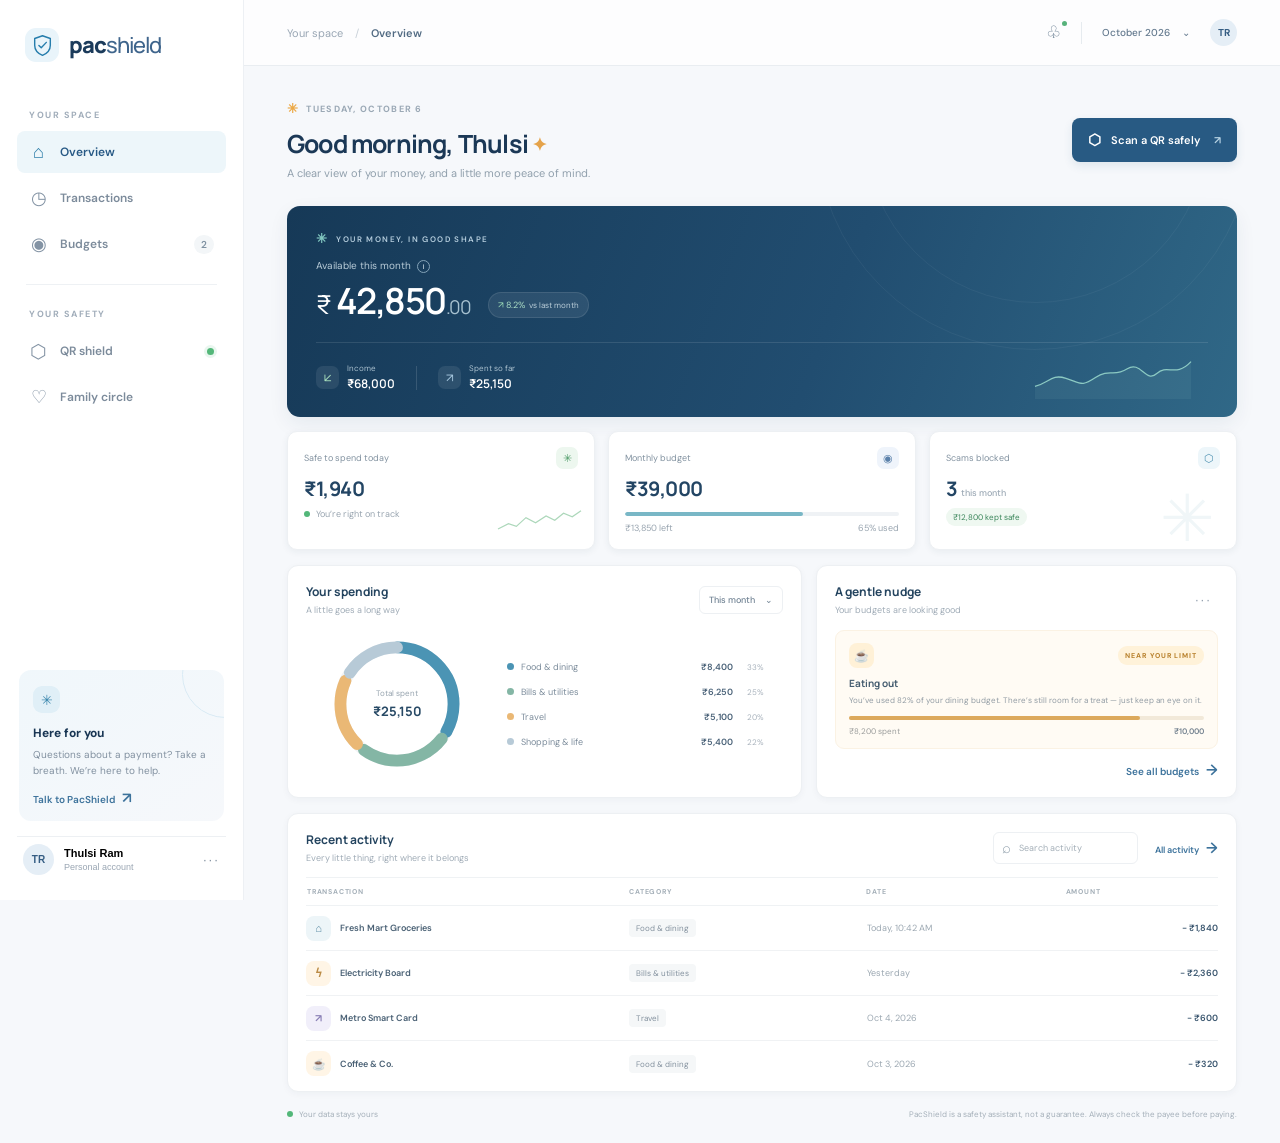
==== index.html @ ed8dbe07 "Build PacShield security dashboard demo" ====
<!doctype html>
<html lang="en">
<head>
  <meta charset="utf-8" />
  <meta name="viewport" content="width=device-width, initial-scale=1" />
  <meta name="theme-color" content="#f6f8fb" />
  <meta name="description" content="PacShield helps you understand your money and pause before risky UPI payments." />
  <title>PacShield — Scan safe. Pay safe.</title>
  <link rel="preconnect" href="https://fonts.googleapis.com">
  <link rel="preconnect" href="https://fonts.gstatic.com" crossorigin>
  <link href="https://fonts.googleapis.com/css2?family=DM+Sans:wght@400;500;600;700&family=Manrope:wght@400;500;600;700;800&display=swap" rel="stylesheet">
  <link rel="stylesheet" href="styles.css" />
</head>
<body>
  <div class="app-shell">
    <aside class="sidebar" aria-label="Main navigation">
      <a class="brand" href="#home" aria-label="PacShield home"><span class="brand-mark"><svg viewBox="0 0 32 32" aria-hidden="true"><path d="M16 3.5 26 7v8.6c0 6.3-4.1 10.5-10 13-5.9-2.5-10-6.7-10-13V7l10-3.5Z"/><path d="m11.4 16 3 3 6.5-7"/></svg></span><span>pac<span class="brand-light">shield</span></span></a>
      <div class="workspace-label">YOUR SPACE</div>
      <nav class="main-nav">
        <a class="nav-item active" href="#home" data-view="home"><span class="nav-icon">⌂</span>Overview</a>
        <a class="nav-item" href="#activity" data-view="activity"><span class="nav-icon">◷</span>Transactions</a>
        <a class="nav-item" href="#budgets" data-view="budgets"><span class="nav-icon">◉</span>Budgets<span class="nav-count">2</span></a>
      </nav>
      <div class="sidebar-divider"></div>
      <div class="workspace-label">YOUR SAFETY</div>
      <nav class="main-nav">
        <a class="nav-item" href="#shield" data-action="scan"><span class="nav-icon shield-nav">⬡</span>QR shield<span class="live-dot"></span></a>
        <a class="nav-item" href="#family" data-action="guardian"><span class="nav-icon">♡</span>Family circle</a>
      </nav>
      <div class="sidebar-spacer"></div>
      <div class="help-card"><div class="help-orb">✳</div><strong>Here for you</strong><p>Questions about a payment? Take a breath. We’re here to help.</p><button class="text-button" data-action="help">Talk to PacShield <span>↗</span></button></div>
      <button class="profile-button" data-action="profile"><span class="avatar">TR</span><span class="profile-copy"><strong>Thulsi Ram</strong><small>Personal account</small></span><span class="more">···</span></button>
    </aside>

    <main class="main-content" id="home">
      <header class="topbar"><div class="breadcrumb">Your space <span>/</span> <strong>Overview</strong></div><div class="top-actions"><button class="icon-button" aria-label="Notifications" data-action="notifications"><span>♧</span><i></i></button><span class="top-divider"></span><button class="date-button" data-action="month">October 2026 <span>⌄</span></button><span class="avatar small-avatar">TR</span></div></header>
      <div class="page-wrap">
        <section class="welcome-row"><div><div class="eyebrow"><span class="sun-icon">✳</span> TUESDAY, OCTOBER 6</div><h1>Good morning, Thulsi <span class="wave">✦</span></h1><p class="subtitle">A clear view of your money, and a little more peace of mind.</p></div><button class="primary-button" data-action="scan"><span class="button-shield">⬡</span> Scan a QR safely <span class="button-arrow">↗</span></button></section>

        <section class="hero-card"><div class="hero-content"><div class="hero-kicker"><span class="hero-kicker-icon">✳</span> YOUR MONEY, IN GOOD SHAPE</div><div class="hero-heading-row"><div><div class="balance-label">Available this month <button class="info-button" title="Income minus spending">i</button></div><div class="balance"><span class="rupee">₹</span><span id="balance">42,850</span><span class="balance-decimal">.00</span></div></div><div class="change-pill"><span>↗</span> 8.2% <small>vs last month</small></div></div><div class="hero-bottom"><div class="hero-metric"><span class="metric-icon income-icon">↙</span><div><small>Income</small><strong>₹68,000</strong></div></div><span class="metric-separator"></span><div class="hero-metric"><span class="metric-icon spend-icon">↗</span><div><small>Spent so far</small><strong id="spent-total">₹25,150</strong></div></div><div class="hero-chart" aria-label="Spending trend"><svg viewBox="0 0 196 54" role="img"><path class="chart-area" d="M0 38 C18 34 20 22 39 28 S58 39 76 27 99 27 116 16 139 35 153 22 176 28 196 7 V54 H0Z"/><path class="chart-line" d="M0 38 C18 34 20 22 39 28 S58 39 76 27 99 27 116 16 139 35 153 22 176 28 196 7"/></svg></div></div></section>

        <section class="stat-grid"><article class="stat-card safe-card"><div class="stat-top"><span>Safe to spend today</span><span class="stat-symbol safe-symbol">✳</span></div><strong>₹<span id="safe-today">1,940</span></strong><div class="stat-foot"><span class="mini-dot green"></span> You’re right on track</div><div class="card-spark green-spark"><svg viewBox="0 0 95 28"><path d="M0 22 12 16 21 19 32 9 43 15 55 7 65 12 75 4 85 8 95 1"/></svg></div></article><article class="stat-card budget-stat"><div class="stat-top"><span>Monthly budget</span><span class="stat-symbol budget-symbol">◉</span></div><strong>₹<span>39,000</span></strong><div class="budget-progress"><span></span></div><div class="stat-foot"><span>₹13,850 left</span><span>65% used</span></div></article><article class="stat-card shield-stat"><div class="stat-top"><span>Scams blocked</span><span class="stat-symbol shield-symbol">⬡</span></div><strong><span id="blocked-count">3</span> <small>this month</small></strong><div class="stat-foot"><span class="saved-pill">₹12,800 kept safe</span></div><div class="spark-shield">✳</div></article></section>

        <section class="content-grid"><article class="panel spending-panel"><div class="panel-heading"><div><div class="section-title">Your spending</div><div class="section-caption">A little goes a long way</div></div><button class="select-button" data-action="period">This month <span>⌄</span></button></div><div class="spending-visual"><div class="donut-wrap"><svg class="donut" viewBox="0 0 160 160" role="img" aria-label="Spending by category"><circle class="donut-track" cx="80" cy="80" r="62"/><circle class="donut-segment seg-one" cx="80" cy="80" r="62"/><circle class="donut-segment seg-two" cx="80" cy="80" r="62"/><circle class="donut-segment seg-three" cx="80" cy="80" r="62"/><circle class="donut-segment seg-four" cx="80" cy="80" r="62"/></svg><div class="donut-center"><small>Total spent</small><strong>₹25,150</strong></div></div><div class="category-list"><div class="category-row"><span class="category-dot food"></span><span>Food & dining</span><strong>₹8,400</strong><small>33%</small></div><div class="category-row"><span class="category-dot bills"></span><span>Bills & utilities</span><strong>₹6,250</strong><small>25%</small></div><div class="category-row"><span class="category-dot travel"></span><span>Travel</span><strong>₹5,100</strong><small>20%</small></div><div class="category-row"><span class="category-dot life"></span><span>Shopping & life</span><strong>₹5,400</strong><small>22%</small></div></div></div></article>
          <article class="panel budget-panel"><div class="panel-heading"><div><div class="section-title">A gentle nudge</div><div class="section-caption">Your budgets are looking good</div></div><button class="more-button" aria-label="More options">···</button></div><div class="nudge-card"><div class="nudge-top"><span class="nudge-emoji">☕</span><span class="nudge-status">NEAR YOUR LIMIT</span></div><strong>Eating out</strong><p>You’ve used 82% of your dining budget. There’s still room for a treat — just keep an eye on it.</p><div class="nudge-progress"><span></span></div><div class="nudge-numbers"><span>₹8,200 spent</span><strong>₹10,000</strong></div></div><button class="quiet-link" data-view="budgets">See all budgets <span>→</span></button></article></section>

        <section class="panel transactions-panel" id="activity"><div class="panel-heading transaction-heading"><div><div class="section-title">Recent activity</div><div class="section-caption">Every little thing, right where it belongs</div></div><div class="activity-actions"><label class="search-box"><span>⌕</span><input id="search-input" type="search" placeholder="Search activity" aria-label="Search transactions" /></label><button class="quiet-link all-activity" data-view="activity">All activity <span>→</span></button></div></div><div class="transaction-table"><div class="table-head"><span>TRANSACTION</span><span>CATEGORY</span><span>DATE</span><span>AMOUNT</span></div><div id="transaction-list"></div></div></section>
        <footer class="footer"><span><i class="mini-dot green"></i> Your data stays yours</span><span>PacShield is a safety assistant, not a guarantee. Always check the payee before paying.</span></footer>
      </div>
    </main>
  </div>

  <div class="modal-backdrop" id="scan-modal" aria-hidden="true"><section class="modal scan-modal" role="dialog" aria-modal="true" aria-labelledby="scan-title"><button class="modal-close" data-action="close" aria-label="Close">×</button><div class="modal-icon scan-modal-icon">⬡</div><div class="modal-eyebrow">PACSHIELD QR SHIELD</div><h2 id="scan-title">Let’s check before you pay.</h2><p class="modal-intro">Scan or choose a QR code. We’ll look for warning signs before you open your payment app.</p><div class="scan-tabs"><button class="scan-tab active" data-tab="camera">Use camera</button><button class="scan-tab" data-tab="demo">Try a demo</button></div><div class="camera-box" id="camera-box"><div class="camera-corners"></div><div class="camera-symbol">⌗</div><p>Camera preview</p><small>Your QR image is read on this device and never uploaded.</small><div class="camera-controls"><button class="outline-button" data-action="camera">Enable camera</button><label class="outline-button upload-button">Choose image<input type="file" id="qr-upload" accept="image/*" hidden /></label></div><div id="camera-reader"></div></div><div class="demo-options hidden" id="demo-options"><button class="demo-option" data-demo="safe"><span class="demo-icon green">✓</span><span><strong>Neighborhood grocer</strong><small>Known merchant · ₹420</small></span><span class="demo-score safe-text">SAFE</span></button><button class="demo-option" data-demo="caution"><span class="demo-icon amber">!</span><span><strong>New payee · ₹800</strong><small>Personal account · first payment</small></span><span class="demo-score caution-text">CAUTION</span></button><button class="demo-option" data-demo="danger"><span class="demo-icon red">!</span><span><strong>Unexpected request · ₹12,000</strong><small>On a call · new payee · fixed amount</small></span><span class="demo-score danger-text">DANGER</span></button></div><label class="call-check"><input type="checkbox" id="on-call" /><span class="custom-check"></span><span>I'm on a phone call right now</span><span class="call-info" title="Scammers often create urgency on calls">i</span></label><div class="privacy-line">🔒 We never ask for or store your UPI PIN.</div></section></div>
  <div class="modal-backdrop" id="verdict-modal" aria-hidden="true"><section class="modal verdict-modal" role="dialog" aria-modal="true" aria-labelledby="verdict-title"><button class="modal-close" data-action="close" aria-label="Close">×</button><div id="verdict-symbol" class="verdict-symbol">✓</div><div id="verdict-label" class="modal-eyebrow">SAFE TO CONTINUE</div><h2 id="verdict-title">This looks familiar.</h2><p id="verdict-message" class="modal-intro"></p><div class="payee-box"><span class="payee-avatar" id="payee-avatar">N</span><span><strong id="payee-name">Neighborhood grocer</strong><small id="payee-id">freshmart@okaxis</small></span><strong id="payee-amount" class="payee-amount">₹420</strong></div><ul class="reason-list" id="reason-list"></ul><div id="emergency-note" class="emergency-note hidden">If you feel pressured, stop. Call someone you trust or India’s cybercrime helpline <strong>1930</strong>.</div><div class="verdict-actions" id="verdict-actions"></div><div class="voice-row"><button class="voice-button" data-action="speak">◖ Listen to this warning</button><span>Check the name before you pay</span></div></section></div>
  <div class="toast" id="toast" role="status"></div>
  <script src="app.js"></script>
</body>
</html>
---- styles.css ----
:root{--ink:#183553;--blue:#2f5d8f;--bright:#248fc9;--mist:#eaf4fb;--paper:#f6f8fb;--white:#fff;--muted:#8190a1;--line:#e8edf2;--green:#21764c;--green-bg:#e9f5ed;--amber:#ad7209;--amber-bg:#fff4de;--red:#bd4239;--red-bg:#fff0ee;--sans:'DM Sans',sans-serif;--display:'Manrope','DM Sans',sans-serif}*{box-sizing:border-box}body{margin:0;background:var(--paper);color:var(--ink);font-family:var(--sans);font-size:14px;-webkit-font-smoothing:antialiased}.app-shell{min-height:100vh}.sidebar{width:244px;position:fixed;inset:0 auto 0 0;background:#fff;padding:28px 17px 18px;display:flex;flex-direction:column;border-right:1px solid #edf0f4;z-index:3}.brand{display:flex;align-items:center;gap:10px;margin:0 0 47px 8px;text-decoration:none;color:#1b3b5b;font:800 22px var(--display);letter-spacing:-1px}.brand-light{font-weight:500;color:#3f658c}.brand-mark{width:34px;height:34px;border-radius:11px;background:#e9f4fa;display:grid;place-items:center}.brand-mark svg{width:25px;fill:none;stroke:#267dac;stroke-width:1.8;stroke-linecap:round;stroke-linejoin:round}.workspace-label{font-size:9px;color:#a1adba;font-weight:700;letter-spacing:1.5px;padding:0 12px;margin-bottom:10px}.main-nav{display:grid;gap:4px}.nav-item{position:relative;height:42px;display:flex;align-items:center;gap:12px;padding:0 12px;border-radius:8px;text-decoration:none;color:#7c8b9b;font-size:12px;font-weight:600;transition:.2s}.nav-item:hover{background:#f6f9fb;color:var(--ink)}.nav-item.active{color:#275985;background:#edf6fa}.nav-icon{font-size:18px;width:19px;text-align:center;color:#8393a4;font-weight:400}.active .nav-icon{color:#2a7ba7}.shield-nav{font-size:19px}.nav-count{margin-left:auto;font-size:10px;color:#7e91a1;background:#f3f6f8;padding:3px 7px;border-radius:10px}.live-dot,.mini-dot{width:7px;height:7px;border-radius:50%;background:#53b779}.live-dot{margin-left:auto;box-shadow:0 0 0 3px #e9f6ef}.sidebar-divider{height:1px;background:#eef1f4;margin:19px 9px 23px}.sidebar-spacer{flex:1}.help-card{position:relative;border-radius:12px;background:linear-gradient(145deg,#f0f7fb,#f6f8fb);padding:16px 14px 13px;margin:0 2px 15px;overflow:hidden}.help-card:after{content:'';position:absolute;width:85px;height:85px;border:1px solid #d9eaf4;border-radius:50%;right:-45px;top:-39px}.help-orb{width:27px;height:27px;background:#e0eff7;color:#3b87ad;display:grid;place-items:center;border-radius:9px;margin-bottom:10px}.help-card strong{font-size:12px}.help-card p{font-size:10px;line-height:1.55;color:#8291a0;margin:6px 0 10px}.text-button,.quiet-link{border:0;background:none;padding:0;color:#3c729b;font:600 10px var(--sans);cursor:pointer}.text-button span,.quiet-link span{font-size:15px;margin-left:5px}.profile-button{display:flex;align-items:center;gap:10px;background:none;border:0;text-align:left;padding:7px 6px;cursor:pointer;border-top:1px solid #edf0f3}.avatar{width:31px;height:31px;display:grid;place-items:center;background:#e5eef6;color:#355d83;font-size:10px;font-weight:700;border-radius:50%;flex:none}.profile-copy{display:grid;gap:3px}.profile-copy strong{font-size:11px}.profile-copy small{font-size:9px;color:#9aa6b3}.more{margin-left:auto;letter-spacing:2px;color:#8795a3}.main-content{margin-left:244px;min-height:100vh}.topbar{height:66px;border-bottom:1px solid #e9edf1;background:rgba(255,255,255,.76);display:flex;align-items:center;justify-content:space-between;padding:0 43px}.breadcrumb{font-size:11px;color:#99a6b4}.breadcrumb span{margin:0 9px;color:#c8d0d8}.breadcrumb strong{font-weight:600;color:#526b83}.top-actions{display:flex;align-items:center;gap:14px}.icon-button,.date-button{background:none;border:0;color:#63798e;cursor:pointer}.icon-button{position:relative;font-size:17px}.icon-button i{position:absolute;width:5px;height:5px;background:#57b27b;border-radius:50%;top:0;right:0}.top-divider{height:22px;width:1px;background:#e6ebef}.date-button{font:500 10px var(--sans)}.date-button span{margin-left:9px}.small-avatar{width:27px;height:27px}.page-wrap{max-width:1110px;margin:auto;padding:34px 43px 24px}.welcome-row{display:flex;align-items:center;justify-content:space-between;margin:0 0 26px}.eyebrow{font-size:9px;font-weight:700;letter-spacing:1.3px;color:#9aa8b5;display:flex;align-items:center;gap:7px}.sun-icon{color:#eca947;font-size:13px}h1{font:700 25px var(--display);letter-spacing:-.8px;margin:9px 0 5px;color:#1b3856}.wave{color:#e5a34a;font-size:18px;vertical-align:2px}.subtitle{font-size:11px;color:#91a0ad;margin:0}.primary-button{background:#285a83;border:0;border-radius:8px;color:white;padding:12px 16px;font:600 11px var(--sans);box-shadow:0 4px 10px #285a831c;cursor:pointer;transition:.2s}.primary-button:hover{background:#1e4a70;transform:translateY(-1px);box-shadow:0 7px 16px #285a832a}.button-shield{font-size:15px;vertical-align:-1px;margin-right:7px}.button-arrow{margin-left:10px;color:#b8d4e4}.hero-card{position:relative;overflow:hidden;border-radius:13px;padding:24px 29px 18px;background:linear-gradient(111deg,#163957 0%,#214d70 57%,#306887 100%);color:#fff;box-shadow:0 7px 20px #153d5b12}.hero-card:after,.hero-card:before{content:'';position:absolute;border:1px solid #ffffff0c;border-radius:50%;pointer-events:none}.hero-card:after{width:340px;height:340px;right:30px;top:-245px}.hero-card:before{width:435px;height:435px;right:-16px;top:-293px}.hero-content{position:relative;z-index:1}.hero-kicker{font-size:8px;letter-spacing:1.4px;color:#b5cddd;display:flex;align-items:center;gap:8px;font-weight:600}.hero-kicker-icon{color:#81c7c0;font-size:13px}.hero-heading-row{display:flex;align-items:flex-end;gap:18px;margin-top:12px}.balance-label{font-size:10px;color:#b9ccd8}.info-button{border:1px solid #84a3b8;border-radius:50%;width:13px;height:13px;padding:0;margin-left:3px;font-size:8px;color:#d6e4ed;background:none}.balance{font:600 36px var(--display);letter-spacing:-1.5px;margin-top:3px}.rupee{font-size:26px;margin-right:5px;font-weight:400}.balance-decimal{font-size:19px;color:#a7c1d0;font-weight:400}.change-pill{background:#ffffff14;border:1px solid #ffffff19;border-radius:20px;padding:6px 9px;font-size:9px;color:#abddc5;margin-bottom:7px}.change-pill span{color:#9fe0b8}.change-pill small{color:#bbced9;font-size:8px;margin-left:2px}.hero-bottom{display:flex;align-items:center;border-top:1px solid #ffffff1b;margin-top:17px;padding-top:13px;gap:20px}.hero-metric{display:flex;align-items:center;gap:8px}.metric-icon{width:23px;height:23px;border-radius:7px;display:grid;place-items:center;font-size:12px}.income-icon{background:#ffffff15;color:#a9dfbd}.spend-icon{background:#ffffff15;color:#a8c9e0}.hero-metric div{display:grid;gap:2px}.hero-metric small{font-size:8px;color:#abc1cf}.hero-metric strong{font:600 12px var(--display)}.metric-separator{height:24px;width:1px;background:#ffffff22;margin:0 1px}.hero-chart{width:190px;height:43px;margin-left:auto;opacity:.9}.hero-chart svg{width:100%;height:100%;overflow:visible}.chart-area{fill:#94d7cc18}.chart-line{fill:none;stroke:#96d5ca;stroke-width:1.6}.stat-grid{display:grid;grid-template-columns:repeat(3,minmax(0,1fr));gap:13px;margin-top:14px}.stat-card{position:relative;min-height:113px;background:#fff;border:1px solid #edf0f3;border-radius:10px;padding:15px 16px;overflow:hidden;box-shadow:0 2px 7px #233e5610}.stat-top{font-size:9px;color:#8292a0;display:flex;align-items:center;justify-content:space-between}.stat-symbol{width:22px;height:22px;border-radius:7px;display:grid;place-items:center;font-size:11px}.safe-symbol{background:#edf7ef;color:#4e9b68}.budget-symbol{background:#eff4fb;color:#5b81aa}.shield-symbol{background:#edf6fa;color:#4e91b1}.stat-card>strong{display:block;font:700 20px var(--display);letter-spacing:-.5px;margin-top:6px;color:#234564}.stat-card>strong small{font:500 9px var(--sans);color:#9ca9b5;letter-spacing:0}.stat-foot{font-size:9px;color:#99a5b0;margin-top:6px;display:flex;align-items:center;gap:6px}.stat-foot .green{width:6px;height:6px}.card-spark{position:absolute;width:83px;height:28px;right:13px;bottom:13px;opacity:.65}.card-spark svg{width:100%;height:100%;overflow:visible}.card-spark path{fill:none;stroke:#80c396;stroke-width:1.4}.budget-progress{height:4px;border-radius:4px;background:#eff2f5;margin:10px 0 6px;overflow:hidden}.budget-progress span{display:block;background:#79b7c6;width:65%;height:100%;border-radius:4px}.budget-stat .stat-foot{justify-content:space-between}.saved-pill{color:#398559;background:#eff8f1;border-radius:9px;padding:4px 7px;font-size:8px}.spark-shield{position:absolute;right:22px;bottom:-12px;font-size:65px;color:#f0f6f8}.content-grid{display:grid;grid-template-columns:1.1fr .9fr;gap:14px;margin-top:15px}.panel{background:#fff;border:1px solid #edf0f3;border-radius:11px;box-shadow:0 2px 7px #233e560a}.spending-panel,.budget-panel{min-height:227px;padding:17px 18px}.panel-heading{display:flex;align-items:center;justify-content:space-between}.section-title{font:700 12px var(--display);color:#24445f}.section-caption{font-size:9px;color:#a0acb7;margin-top:4px}.select-button{border:1px solid #edf0f3;border-radius:6px;background:#fff;padding:7px 9px;color:#718394;font:500 9px var(--sans);cursor:pointer}.select-button span{margin-left:8px}.spending-visual{display:flex;align-items:center;justify-content:space-around;margin-top:15px}.donut-wrap{width:146px;height:146px;position:relative;flex:none}.donut{width:100%;height:100%;transform:rotate(-90deg)}.donut-track,.donut-segment{fill:none;stroke-width:13}.donut-track{stroke:#f0f3f5}.donut-segment{stroke-linecap:round;transition:stroke-dashoffset .9s ease}.seg-one{stroke:#4b94b4;stroke-dasharray:129 390;stroke-dashoffset:0}.seg-two{stroke:#84b6a5;stroke-dasharray:95 390;stroke-dashoffset:-138}.seg-three{stroke:#eab875;stroke-dasharray:75 390;stroke-dashoffset:-243}.seg-four{stroke:#b7cad7;stroke-dasharray:82 390;stroke-dashoffset:-328}.donut-center{position:absolute;inset:0;display:flex;align-items:center;justify-content:center;flex-direction:column}.donut-center small{font-size:8px;color:#96a3ae}.donut-center strong{font:700 13px var(--display);color:#274965;margin-top:4px}.category-list{width:54%;display:grid;gap:13px}.category-row{display:grid;grid-template-columns:7px 1fr auto auto;gap:7px;align-items:center;font-size:9px;color:#7c8c9b}.category-row strong{font-size:9px;color:#4a6278;font-weight:600}.category-row small{width:24px;text-align:right;font-size:8px;color:#a8b2bc}.category-dot{width:7px;height:7px;border-radius:50%}.food{background:#4b94b4}.bills{background:#84b6a5}.travel{background:#eab875}.life{background:#b7cad7}.budget-panel .panel-heading{margin-bottom:14px}.more-button{border:0;background:none;color:#94a1af;letter-spacing:2px;cursor:pointer}.nudge-card{background:#fffbf4;border:1px solid #fbf2e3;border-radius:9px;padding:12px 13px}.nudge-top{display:flex;align-items:center;justify-content:space-between}.nudge-emoji{width:25px;height:25px;border-radius:8px;background:#fff1d7;display:grid;place-items:center;font-size:12px}.nudge-status{font-size:7px;font-weight:700;letter-spacing:.9px;color:#b77f2a;background:#fff2d9;border-radius:9px;padding:5px 7px}.nudge-card>strong{display:block;font:700 10px var(--display);margin:8px 0 4px;color:#465d70}.nudge-card p{font-size:8px;line-height:1.5;color:#929ca4;margin:0}.nudge-progress{height:4px;background:#f2e9d9;border-radius:5px;margin:10px 0 6px}.nudge-progress span{display:block;width:82%;height:100%;border-radius:5px;background:#dca95c}.nudge-numbers{display:flex;justify-content:space-between;font-size:8px;color:#9b9d9c}.nudge-numbers strong{font-weight:600;color:#758390}.budget-panel>.quiet-link{display:block;margin:11px 0 0 auto}.transactions-panel{margin-top:15px;padding:17px 18px 5px}.transaction-heading{margin-bottom:13px}.activity-actions{display:flex;align-items:center;gap:17px}.search-box{display:flex;align-items:center;gap:6px;border:1px solid #edf0f3;border-radius:6px;padding:5px 8px;color:#93a2ae;font-size:15px;width:145px}.search-box input{border:0;outline:0;width:100%;font:9px var(--sans);color:var(--ink);background:transparent}.search-box input::placeholder{color:#a4afb8}.all-activity{font-size:9px}.transaction-table{width:100%}.table-head,.transaction-row{display:grid;grid-template-columns:1.65fr 1.2fr 1fr .8fr;align-items:center;column-gap:10px}.table-head{border-top:1px solid #eff2f4;border-bottom:1px solid #eff2f4;padding:9px 1px;font-size:7px;font-weight:700;letter-spacing:.8px;color:#a4afb8}.transaction-row{min-height:45px;border-bottom:1px solid #f0f2f4;font-size:9px;color:#738393}.transaction-row:last-child{border:0}.transaction-name{display:flex;align-items:center;gap:9px;color:#496074;font-weight:600}.tx-icon{width:25px;height:25px;border-radius:8px;display:grid;place-items:center;background:#edf5f8;color:#5487a0;font-size:11px}.tx-icon.gold{background:#fff5e6;color:#bb8b45}.tx-icon.lilac{background:#f1effa;color:#8a80b6}.category-tag{color:#83919e;background:#f5f7f8;border-radius:4px;padding:4px 7px;width:max-content;font-size:8px}.tx-date{color:#9ca8b2}.tx-amount{text-align:right;color:#39556e;font-weight:600}.tx-amount.expense:before{content:'− '}.empty-state{padding:20px;text-align:center;color:#99a7b2;font-size:10px}.footer{display:flex;justify-content:space-between;gap:12px;margin-top:17px;color:#a4afb9;font-size:8px}.footer>span:first-child{display:flex;align-items:center;gap:6px;white-space:nowrap}.footer .mini-dot{width:6px;height:6px}.modal-backdrop{position:fixed;inset:0;z-index:10;background:#10283c8c;backdrop-filter:blur(4px);display:none;align-items:center;justify-content:center;padding:18px;opacity:0;transition:opacity .2s}.modal-backdrop.open{display:flex;opacity:1}.modal{position:relative;background:white;border-radius:17px;padding:28px;width:min(100%,465px);max-height:min(94vh,790px);overflow:auto;box-shadow:0 22px 80px #0c213a35;animation:modal-in .25s cubic-bezier(.2,.8,.2,1)}@keyframes modal-in{from{transform:translateY(12px) scale(.985);opacity:.5}to{transform:translateY(0) scale(1);opacity:1}}.modal-close{position:absolute;right:16px;top:14px;border:0;background:#f4f6f8;color:#758696;border-radius:50%;width:29px;height:29px;font-size:19px;cursor:pointer}.modal-icon{width:40px;height:40px;border-radius:12px;display:grid;place-items:center;background:#e9f3f8;color:#3883a5;font-size:22px;margin-bottom:15px}.modal-eyebrow{font-size:8px;font-weight:700;letter-spacing:1.4px;color:#8799a9}.modal h2{font:700 22px var(--display);letter-spacing:-.6px;color:#1e3c59;margin:8px 0}.modal-intro{font-size:11px;line-height:1.65;color:#8795a2;margin:0}.scan-tabs{display:flex;gap:3px;background:#f4f6f8;padding:3px;border-radius:8px;margin-top:19px}.scan-tab{flex:1;border:0;background:none;color:#8795a2;padding:8px;border-radius:6px;font:600 10px var(--sans);cursor:pointer}.scan-tab.active{background:#fff;color:#315c7c;box-shadow:0 1px 4px #1b385612}.camera-box{height:214px;border:1px dashed #c9d8e2;border-radius:11px;background:#f8fbfc;position:relative;margin-top:12px;display:flex;align-items:center;justify-content:center;flex-direction:column;overflow:hidden}.camera-symbol{font-size:36px;color:#9bb4c3}.camera-box>p{margin:4px 0;font-size:10px;color:#526d82;font-weight:600}.camera-box>small{font-size:8px;color:#9ba8b2}.camera-corners{position:absolute;inset:18px 70px 69px;border:1px solid #b8d0dc;border-radius:7px;pointer-events:none}.camera-controls{display:flex;gap:8px;margin-top:13px;z-index:1}.outline-button{border:1px solid #dce5ea;background:#fff;color:#527188;border-radius:6px;padding:8px 10px;font:600 9px var(--sans);cursor:pointer}.upload-button{display:inline-flex;align-items:center}.camera-box.live{background:#eaf4f8}.camera-box.live .camera-symbol,.camera-box.live>p,.camera-box.live>small,.camera-box.live .camera-controls{display:none}#camera-reader{position:absolute;inset:0;width:100%;height:100%}#camera-reader video{object-fit:cover;width:100%;height:100%;border-radius:10px}.demo-options{display:grid;gap:8px;margin-top:12px}.demo-option{display:flex;align-items:center;gap:10px;text-align:left;border:1px solid #edf0f3;background:#fff;border-radius:9px;padding:10px;cursor:pointer;transition:.18s}.demo-option:hover{border-color:#abc5d4;transform:translateY(-1px)}.demo-icon{width:27px;height:27px;border-radius:50%;display:grid;place-items:center;font-size:12px;font-weight:700}.demo-icon.green{background:#e9f5ed;color:var(--green)}.demo-icon.amber{background:#fff4de;color:var(--amber)}.demo-icon.red{background:#fff0ee;color:var(--red)}.demo-option>span:nth-child(2){display:grid;gap:3px;flex:1}.demo-option strong{font-size:10px;color:#476176}.demo-option small{font-size:8px;color:#9aa6b0}.demo-score{font-size:7px;font-weight:700;letter-spacing:.7px}.safe-text{color:var(--green)}.caution-text{color:var(--amber)}.danger-text{color:var(--red)}.call-check{display:flex;align-items:center;gap:8px;font-size:9px;color:#6d7e8d;margin-top:13px;cursor:pointer}.call-check input{position:absolute;opacity:0}.custom-check{width:14px;height:14px;border:1px solid #cbd5dc;border-radius:4px;background:white;display:grid;place-items:center;transition:.15s}.call-check input:checked+.custom-check{background:#2c6891;border-color:#2c6891}.call-check input:checked+.custom-check:after{content:'✓';color:#fff;font-size:10px}.call-check input:focus-visible+.custom-check{outline:2px solid #68afd1;outline-offset:2px}.call-info{border:1px solid #b8c5ce;border-radius:50%;width:12px;height:12px;display:grid;place-items:center;font-size:8px;color:#8f9da8}.privacy-line{border-top:1px solid #eff2f4;padding-top:11px;margin-top:14px;font-size:8px;color:#9ba8b1}.hidden{display:none!important}.verdict-modal{padding:29px}.verdict-symbol{width:49px;height:49px;border-radius:50%;display:grid;place-items:center;background:#e9f5ed;color:#358254;font-size:22px;margin-bottom:15px}.verdict-symbol.caution{background:#fff3d9;color:#b37a17;border-radius:14px}.verdict-symbol.danger{background:#fff0ee;color:#bd4239;border-radius:10px 10px 15px 15px;font-size:21px}.verdict-modal h2{font-size:23px;margin:7px 0}.verdict-modal .modal-intro{min-height:38px}.payee-box{display:flex;align-items:center;gap:10px;padding:11px;border:1px solid #edf0f2;border-radius:9px;margin-top:14px}.payee-avatar{width:30px;height:30px;border-radius:9px;background:#eef4f7;display:grid;place-items:center;color:#5a829b;font-weight:700;font-size:11px}.payee-box>span:nth-child(2){display:grid;gap:3px;flex:1}.payee-box>span:nth-child(2) strong{font-size:10px;color:#496177}.payee-box small{font-size:8px;color:#9aa7b1}.payee-amount{font:700 13px var(--display);color:#34536e}.reason-list{list-style:none;margin:11px 0;padding:0;display:grid;gap:7px}.reason-list li{font-size:9px;color:#738493;display:flex;align-items:center;gap:7px}.reason-list li:before{content:'•';font-size:15px;color:#d9a045}.safe-modal .reason-list li:before{color:#54a773}.danger-modal .reason-list li:before{color:#ce6c60}.emergency-note{background:#fff5f2;border:1px solid #f9e6e1;border-radius:8px;padding:10px;font-size:9px;color:#8f625d;line-height:1.5;margin:12px 0}.verdict-actions{display:grid;gap:8px;margin-top:14px}.action-main,.action-secondary,.action-stop,.action-locked{width:100%;border-radius:8px;padding:12px;font:600 10px var(--sans);cursor:pointer;transition:.18s}.action-main{border:0;background:#285f85;color:white}.action-main:hover{background:#1e4d70}.action-secondary{border:1px solid #e3e9ed;background:white;color:#5d778b}.action-stop{border:0;background:#bd4239;color:white;order:-1}.action-locked{background:#f3f4f5;color:#9ca6ae;border:1px solid #e9ecee;cursor:not-allowed}.confirmation-row{display:flex;align-items:flex-start;gap:8px;color:#7a8995;font-size:9px;line-height:1.5;margin-top:4px}.confirmation-row input{accent-color:#bd4239;margin:0}.voice-row{display:flex;justify-content:space-between;align-items:center;border-top:1px solid #eff2f4;margin-top:13px;padding-top:12px}.voice-button{border:0;background:none;color:#477493;font:600 9px var(--sans);cursor:pointer;padding:0}.voice-row>span{font-size:8px;color:#a1adb6}.toast{position:fixed;z-index:20;bottom:24px;left:50%;transform:translate(-50%,12px);padding:11px 16px;background:#173b5a;color:white;border-radius:8px;font-size:10px;box-shadow:0 8px 25px #173b5a33;opacity:0;pointer-events:none;transition:.25s}.toast.show{opacity:1;transform:translate(-50%,0)}#camera-reader:not(:empty)~.camera-controls{display:none}.camera-box:has(#camera-reader:not(:empty)) .camera-symbol,.camera-box:has(#camera-reader:not(:empty))>p,.camera-box:has(#camera-reader:not(:empty))>small{display:none}@media(min-width:1400px){.page-wrap{padding-top:42px}.hero-card{padding-top:28px}.content-grid{grid-template-columns:1.12fr .88fr}}@media(max-width:1050px){.sidebar{width:210px}.main-content{margin-left:210px}.page-wrap{padding:29px 27px 22px}.topbar{padding:0 27px}.category-list{width:58%}.donut-wrap{width:128px;height:128px}.hero-chart{width:140px}}@media(max-width:780px){.sidebar{width:64px;padding:20px 8px}.brand{margin:0 auto 36px}.brand>span:last-child,.workspace-label,.nav-item:not(.active) .nav-icon~*,.nav-item:not(.active){font-size:0}.nav-item{justify-content:center;padding:0}.nav-item .nav-icon{font-size:18px}.nav-item.active{font-size:0}.nav-item.active .nav-icon{font-size:19px}.sidebar-divider{margin:14px 4px}.help-card,.profile-copy,.profile-button .more{display:none}.profile-button{justify-content:center;padding:10px 0}.main-content{margin-left:64px}.topbar{height:58px;padding:0 18px}.page-wrap{padding:25px 18px}.content-grid{grid-template-columns:1fr}.spending-panel,.budget-panel{min-height:auto}.spending-visual{justify-content:flex-start;gap:20px}.category-list{width:auto;flex:1}.footer{flex-wrap:wrap}.hero-chart{width:120px}}@media(max-width:540px){.page-wrap{padding:21px 13px}.topbar{padding:0 13px}.breadcrumb{font-size:9px}.top-actions{gap:9px}.date-button{font-size:9px}.welcome-row{align-items:flex-start;gap:13px;flex-direction:column}.welcome-row h1{font-size:22px}.primary-button{padding:10px 13px}.hero-card{padding:19px 17px 15px}.balance{font-size:32px}.hero-heading-row{gap:9px}.change-pill{margin-bottom:4px;font-size:8px}.change-pill small{display:none}.hero-bottom{gap:11px}.hero-chart{width:72px;height:35px}.hero-metric strong{font-size:10px}.stat-grid{grid-template-columns:1fr;gap:8px}.stat-card{min-height:96px}.content-grid{gap:10px}.spending-panel,.budget-panel,.transactions-panel{padding:14px}.spending-visual{justify-content:space-between;gap:5px}.donut-wrap{width:118px;height:118px}.category-list{gap:10px}.category-row{font-size:8px;gap:5px}.category-row strong{font-size:8px}.activity-actions{gap:9px}.search-box{width:105px}.table-head,.transaction-row{grid-template-columns:1.55fr 1fr .8fr}.table-head span:nth-child(2),.transaction-row>.category-tag{display:none}.table-head span:nth-child(3){grid-column:2}.table-head span:nth-child(4){grid-column:3}.transaction-row{column-gap:6px}.transaction-name{font-size:8px;gap:5px}.tx-icon{width:22px;height:22px}.tx-date{font-size:8px}.tx-amount{font-size:8px}.footer{font-size:7px}.modal{padding:23px 19px;border-radius:14px}.modal h2{font-size:20px}.camera-corners{inset:18px 47px 69px}.verdict-modal{padding:24px 20px}}
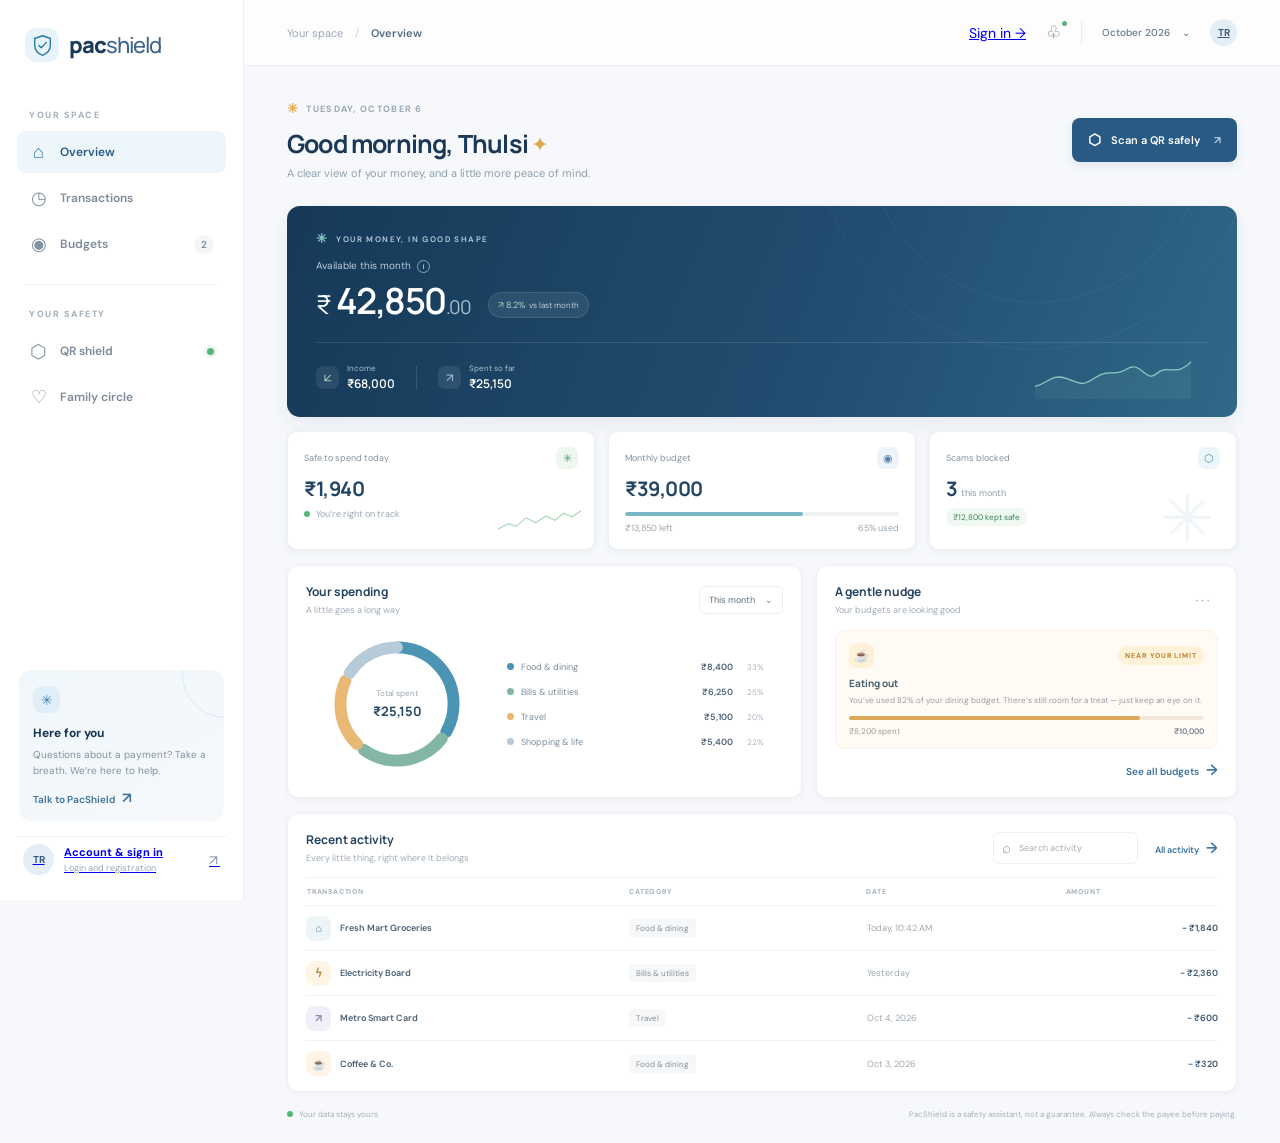
==== commit e37189f8: "Add PacShield sign-in and registration page" ====
--- a/index.html
+++ b/index.html
@@ -29,11 +29,11 @@
       </nav>
       <div class="sidebar-spacer"></div>
       <div class="help-card"><div class="help-orb">✳</div><strong>Here for you</strong><p>Questions about a payment? Take a breath. We’re here to help.</p><button class="text-button" data-action="help">Talk to PacShield <span>↗</span></button></div>
-      <button class="profile-button" data-action="profile"><span class="avatar">TR</span><span class="profile-copy"><strong>Thulsi Ram</strong><small>Personal account</small></span><span class="more">···</span></button>
+      <a class="profile-button" href="login.html"><span class="avatar">TR</span><span class="profile-copy"><strong>Account & sign in</strong><small>Login and registration</small></span><span class="more">↗</span></a>
     </aside>
 
     <main class="main-content" id="home">
-      <header class="topbar"><div class="breadcrumb">Your space <span>/</span> <strong>Overview</strong></div><div class="top-actions"><button class="icon-button" aria-label="Notifications" data-action="notifications"><span>♧</span><i></i></button><span class="top-divider"></span><button class="date-button" data-action="month">October 2026 <span>⌄</span></button><span class="avatar small-avatar">TR</span></div></header>
+      <header class="topbar"><div class="breadcrumb">Your space <span>/</span> <strong>Overview</strong></div><div class="top-actions"><a class="sign-in-link" href="login.html">Sign in <span>→</span></a><button class="icon-button" aria-label="Notifications" data-action="notifications"><span>♧</span><i></i></button><span class="top-divider"></span><button class="date-button" data-action="month">October 2026 <span>⌄</span></button><a class="avatar small-avatar avatar-link" href="login.html" aria-label="Go to sign in">TR</a></div></header>
       <div class="page-wrap">
         <section class="welcome-row"><div><div class="eyebrow"><span class="sun-icon">✳</span> TUESDAY, OCTOBER 6</div><h1>Good morning, Thulsi <span class="wave">✦</span></h1><p class="subtitle">A clear view of your money, and a little more peace of mind.</p></div><button class="primary-button" data-action="scan"><span class="button-shield">⬡</span> Scan a QR safely <span class="button-arrow">↗</span></button></section>
 
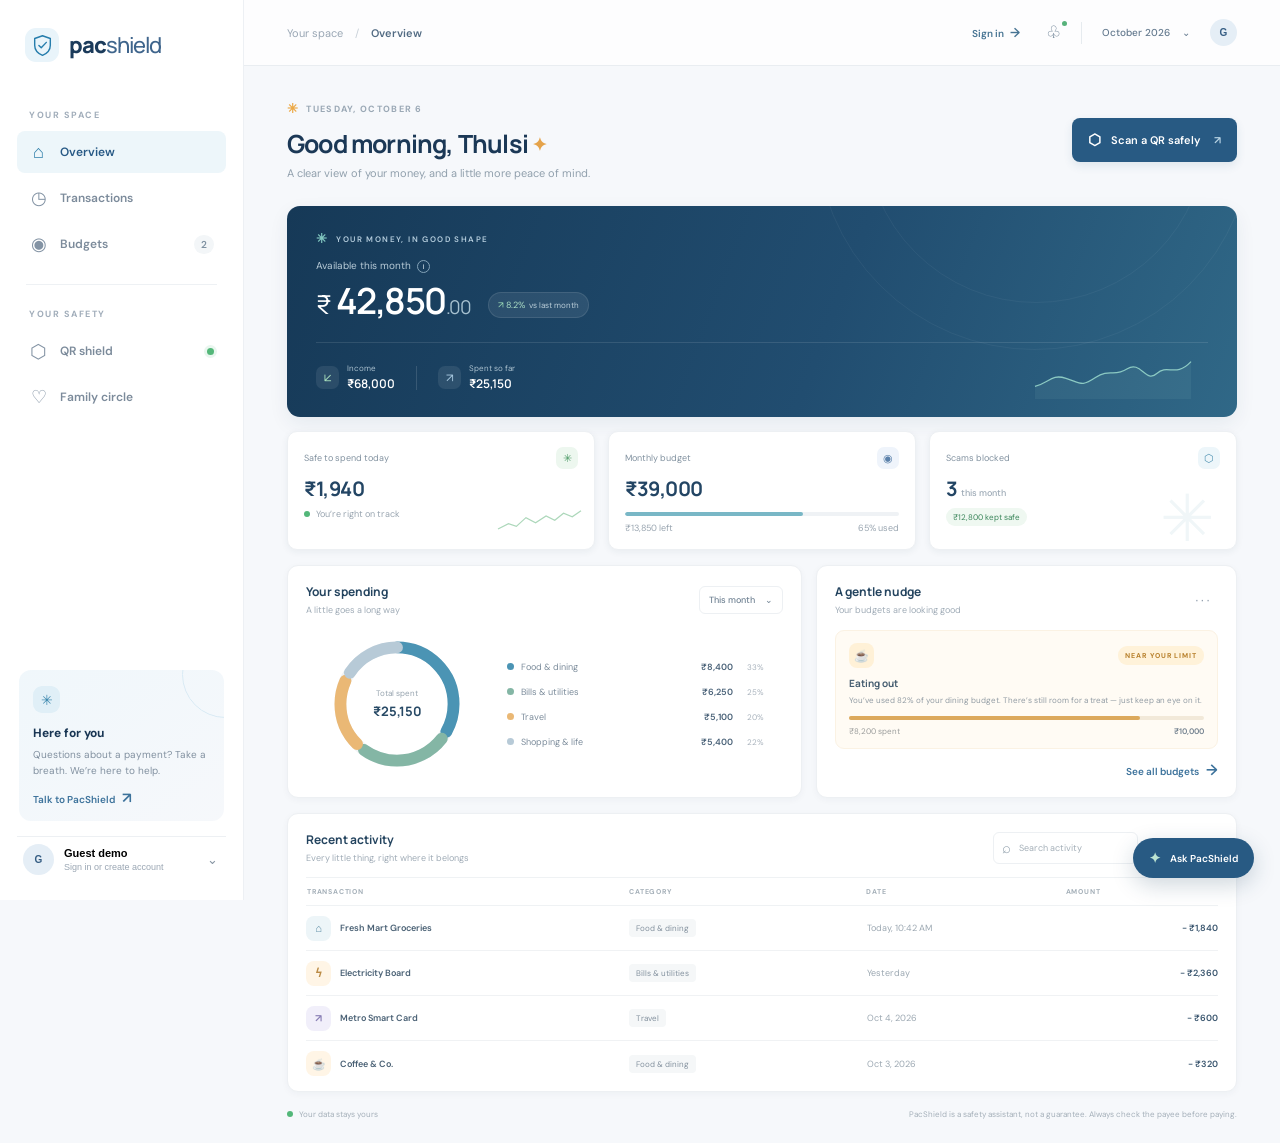
==== commit b7296001: "Add post-login dashboard and account assistant" ====
--- a/index.html
+++ b/index.html
@@ -10,6 +10,7 @@
   <link rel="preconnect" href="https://fonts.gstatic.com" crossorigin>
   <link href="https://fonts.googleapis.com/css2?family=DM+Sans:wght@400;500;600;700&family=Manrope:wght@400;500;600;700;800&display=swap" rel="stylesheet">
   <link rel="stylesheet" href="styles.css" />
+  <link rel="stylesheet" href="account-assistant.css" />
 </head>
 <body>
   <div class="app-shell">
@@ -29,13 +30,13 @@
       </nav>
       <div class="sidebar-spacer"></div>
       <div class="help-card"><div class="help-orb">✳</div><strong>Here for you</strong><p>Questions about a payment? Take a breath. We’re here to help.</p><button class="text-button" data-action="help">Talk to PacShield <span>↗</span></button></div>
-      <a class="profile-button" href="login.html"><span class="avatar">TR</span><span class="profile-copy"><strong>Account & sign in</strong><small>Login and registration</small></span><span class="more">↗</span></a>
+      <button class="profile-button" data-action="account"><span class="avatar" id="sidebar-avatar">TR</span><span class="profile-copy"><strong id="sidebar-name">Guest demo</strong><small id="sidebar-email">Sign in or create account</small></span><span class="more">⌄</span></button>
     </aside>
 
     <main class="main-content" id="home">
-      <header class="topbar"><div class="breadcrumb">Your space <span>/</span> <strong>Overview</strong></div><div class="top-actions"><a class="sign-in-link" href="login.html">Sign in <span>→</span></a><button class="icon-button" aria-label="Notifications" data-action="notifications"><span>♧</span><i></i></button><span class="top-divider"></span><button class="date-button" data-action="month">October 2026 <span>⌄</span></button><a class="avatar small-avatar avatar-link" href="login.html" aria-label="Go to sign in">TR</a></div></header>
+      <header class="topbar"><div class="breadcrumb">Your space <span>/</span> <strong>Overview</strong></div><div class="top-actions"><button class="sign-in-link" id="account-link" data-action="account">Sign in <span>→</span></button><button class="icon-button" aria-label="Notifications" data-action="notifications"><span>♧</span><i></i></button><span class="top-divider"></span><button class="date-button" data-action="month">October 2026 <span>⌄</span></button><button class="avatar small-avatar avatar-link" id="top-avatar" data-action="account" aria-label="Open account">GU</button></div></header>
       <div class="page-wrap">
-        <section class="welcome-row"><div><div class="eyebrow"><span class="sun-icon">✳</span> TUESDAY, OCTOBER 6</div><h1>Good morning, Thulsi <span class="wave">✦</span></h1><p class="subtitle">A clear view of your money, and a little more peace of mind.</p></div><button class="primary-button" data-action="scan"><span class="button-shield">⬡</span> Scan a QR safely <span class="button-arrow">↗</span></button></section>
+        <section class="welcome-row"><div><div class="eyebrow"><span class="sun-icon">✳</span> TUESDAY, OCTOBER 6</div><h1>Good morning, <span id="welcome-name">Thulsi</span> <span class="wave">✦</span></h1><p class="subtitle">A clear view of your money, and a little more peace of mind.</p></div><button class="primary-button" data-action="scan"><span class="button-shield">⬡</span> Scan a QR safely <span class="button-arrow">↗</span></button></section>
 
         <section class="hero-card"><div class="hero-content"><div class="hero-kicker"><span class="hero-kicker-icon">✳</span> YOUR MONEY, IN GOOD SHAPE</div><div class="hero-heading-row"><div><div class="balance-label">Available this month <button class="info-button" title="Income minus spending">i</button></div><div class="balance"><span class="rupee">₹</span><span id="balance">42,850</span><span class="balance-decimal">.00</span></div></div><div class="change-pill"><span>↗</span> 8.2% <small>vs last month</small></div></div><div class="hero-bottom"><div class="hero-metric"><span class="metric-icon income-icon">↙</span><div><small>Income</small><strong>₹68,000</strong></div></div><span class="metric-separator"></span><div class="hero-metric"><span class="metric-icon spend-icon">↗</span><div><small>Spent so far</small><strong id="spent-total">₹25,150</strong></div></div><div class="hero-chart" aria-label="Spending trend"><svg viewBox="0 0 196 54" role="img"><path class="chart-area" d="M0 38 C18 34 20 22 39 28 S58 39 76 27 99 27 116 16 139 35 153 22 176 28 196 7 V54 H0Z"/><path class="chart-line" d="M0 38 C18 34 20 22 39 28 S58 39 76 27 99 27 116 16 139 35 153 22 176 28 196 7"/></svg></div></div></section>
 
@@ -52,7 +53,11 @@
 
   <div class="modal-backdrop" id="scan-modal" aria-hidden="true"><section class="modal scan-modal" role="dialog" aria-modal="true" aria-labelledby="scan-title"><button class="modal-close" data-action="close" aria-label="Close">×</button><div class="modal-icon scan-modal-icon">⬡</div><div class="modal-eyebrow">PACSHIELD QR SHIELD</div><h2 id="scan-title">Let’s check before you pay.</h2><p class="modal-intro">Scan or choose a QR code. We’ll look for warning signs before you open your payment app.</p><div class="scan-tabs"><button class="scan-tab active" data-tab="camera">Use camera</button><button class="scan-tab" data-tab="demo">Try a demo</button></div><div class="camera-box" id="camera-box"><div class="camera-corners"></div><div class="camera-symbol">⌗</div><p>Camera preview</p><small>Your QR image is read on this device and never uploaded.</small><div class="camera-controls"><button class="outline-button" data-action="camera">Enable camera</button><label class="outline-button upload-button">Choose image<input type="file" id="qr-upload" accept="image/*" hidden /></label></div><div id="camera-reader"></div></div><div class="demo-options hidden" id="demo-options"><button class="demo-option" data-demo="safe"><span class="demo-icon green">✓</span><span><strong>Neighborhood grocer</strong><small>Known merchant · ₹420</small></span><span class="demo-score safe-text">SAFE</span></button><button class="demo-option" data-demo="caution"><span class="demo-icon amber">!</span><span><strong>New payee · ₹800</strong><small>Personal account · first payment</small></span><span class="demo-score caution-text">CAUTION</span></button><button class="demo-option" data-demo="danger"><span class="demo-icon red">!</span><span><strong>Unexpected request · ₹12,000</strong><small>On a call · new payee · fixed amount</small></span><span class="demo-score danger-text">DANGER</span></button></div><label class="call-check"><input type="checkbox" id="on-call" /><span class="custom-check"></span><span>I'm on a phone call right now</span><span class="call-info" title="Scammers often create urgency on calls">i</span></label><div class="privacy-line">🔒 We never ask for or store your UPI PIN.</div></section></div>
   <div class="modal-backdrop" id="verdict-modal" aria-hidden="true"><section class="modal verdict-modal" role="dialog" aria-modal="true" aria-labelledby="verdict-title"><button class="modal-close" data-action="close" aria-label="Close">×</button><div id="verdict-symbol" class="verdict-symbol">✓</div><div id="verdict-label" class="modal-eyebrow">SAFE TO CONTINUE</div><h2 id="verdict-title">This looks familiar.</h2><p id="verdict-message" class="modal-intro"></p><div class="payee-box"><span class="payee-avatar" id="payee-avatar">N</span><span><strong id="payee-name">Neighborhood grocer</strong><small id="payee-id">freshmart@okaxis</small></span><strong id="payee-amount" class="payee-amount">₹420</strong></div><ul class="reason-list" id="reason-list"></ul><div id="emergency-note" class="emergency-note hidden">If you feel pressured, stop. Call someone you trust or India’s cybercrime helpline <strong>1930</strong>.</div><div class="verdict-actions" id="verdict-actions"></div><div class="voice-row"><button class="voice-button" data-action="speak">◖ Listen to this warning</button><span>Check the name before you pay</span></div></section></div>
+  <div class="modal-backdrop" id="account-modal" aria-hidden="true"><section class="modal account-modal" role="dialog" aria-modal="true" aria-labelledby="account-title"><button class="modal-close" data-action="close" aria-label="Close">×</button><div class="account-modal-icon">◉</div><div class="modal-eyebrow">YOUR PACSHIELD ACCOUNT</div><h2 id="account-title">Your account</h2><p class="modal-intro" id="account-status"></p><form id="account-form" class="account-form hidden"><label for="account-name">Display name</label><input id="account-name" maxlength="80" required /><label for="account-email">Email address</label><input id="account-email" type="email" required /><button class="account-save" type="submit">Save account details</button></form><div class="account-modal-actions"><a class="action-main account-signin" id="account-signin" href="login.html">Sign in or create account →</a><button class="action-secondary hidden" id="account-signout" type="button">Sign out of this demo</button></div><p class="account-footnote">Demo account details stay in this browser only. No password is stored.</p></section></div>
   <div class="toast" id="toast" role="status"></div>
+  <button class="assistant-launch" id="assistant-launch" data-action="assistant" aria-expanded="false" aria-controls="assistant-panel"><span>✦</span> Ask PacShield</button>
+  <section class="assistant-panel" id="assistant-panel" aria-label="PacShield assistant" aria-hidden="true"><header class="assistant-header"><span class="assistant-avatar">✳</span><span><strong>PacShield guide</strong><small>Demo assistant · here to help</small></span><button class="assistant-close" data-action="assistant-close" aria-label="Close assistant">×</button></header><div class="assistant-messages" id="assistant-messages" aria-live="polite"><div class="assistant-message agent-message">Hi there. What would you like help with? I can explain the dashboard or share a few QR safety tips.</div></div><div class="assistant-prompts"><button data-assistant-prompt="How do I check a QR code?">Check a QR</button><button data-assistant-prompt="What does safe to spend mean?">Safe to spend</button></div><form class="assistant-compose" id="assistant-form"><input id="assistant-input" placeholder="Ask a quick question…" aria-label="Message PacShield" maxlength="240" /><button class="assistant-send" type="submit" aria-label="Send message">↑</button></form><div class="assistant-disclaimer">Demo replies only. For urgent scam help in India, call 1930.</div></section>
   <script src="app.js"></script>
+  <script src="account-assistant.js"></script>
 </body>
 </html>
--- a/account-assistant.css
+++ b/account-assistant.css
@@ -0,0 +1 @@
+.sign-in-link{border:0;background:transparent;color:#477493;font:600 10px var(--sans);cursor:pointer}.sign-in-link span{font-size:13px;margin-left:4px}.avatar-link{border:0;cursor:pointer}.account-modal{max-width:410px}.account-modal-icon{width:40px;height:40px;border-radius:12px;background:#edf6fa;color:#3483a7;display:grid;place-items:center;font-size:19px;margin-bottom:13px}.account-form{display:grid;gap:7px;margin:16px 0}.account-form label{font-size:9px;font-weight:600;color:#5e7588}.account-form input{width:100%;height:39px;border:1px solid #e1e8ed;border-radius:7px;padding:0 10px;color:#294b66;font:10px var(--sans);outline:0}.account-form input:focus{border-color:#8bb4c8;box-shadow:0 0 0 3px #73abc51c}.account-save{margin-top:5px;height:40px;border:0;border-radius:7px;background:#285a83;color:#fff;font:600 10px var(--sans);cursor:pointer}.account-modal-actions{display:grid;gap:8px;margin-top:16px}.account-modal-actions a{display:block;text-align:center;text-decoration:none}.account-footnote{margin:14px 0 0;color:#9aa7b1;font-size:8px;line-height:1.55}.assistant-launch{position:fixed;z-index:5;right:26px;bottom:22px;display:flex;align-items:center;gap:9px;border:0;border-radius:24px;padding:11px 16px;background:#285a83;color:white;box-shadow:0 7px 22px #193d5d35;font:600 10px var(--sans);cursor:pointer;transition:transform .2s,background .2s}.assistant-launch:hover{transform:translateY(-2px);background:#204c70}.assistant-launch>span{font-size:14px;color:#bce4d2}.assistant-panel{position:fixed;z-index:12;right:25px;bottom:78px;width:min(350px,calc(100vw - 30px));height:420px;max-height:calc(100vh - 110px);display:flex;flex-direction:column;overflow:hidden;border:1px solid #e5ebef;border-radius:15px;background:white;box-shadow:0 16px 55px #143a592b;opacity:0;transform:translateY(10px) scale(.98);pointer-events:none;transition:opacity .18s,transform .18s}.assistant-panel.open{opacity:1;transform:translateY(0) scale(1);pointer-events:auto}.assistant-header{height:60px;flex:none;display:flex;align-items:center;gap:10px;padding:0 14px;border-bottom:1px solid #edf1f3;background:#fbfcfd}.assistant-avatar{width:30px;height:30px;display:grid;place-items:center;border-radius:10px;background:#e8f4f7;color:#3585a1;font-size:15px}.assistant-header>span:nth-child(2){display:grid;gap:3px;flex:1}.assistant-header strong{color:#34546d;font:700 10px var(--display)}.assistant-header small{color:#94a1ac;font-size:8px}.assistant-close{width:27px;height:27px;border:0;border-radius:50%;background:#f0f3f5;color:#778b9b;font-size:17px;cursor:pointer}.assistant-messages{flex:1;overflow-y:auto;padding:13px;display:flex;flex-direction:column;gap:9px}.assistant-message{max-width:88%;padding:10px 11px;border-radius:11px;font-size:9px;line-height:1.6;white-space:pre-wrap;overflow-wrap:anywhere}.agent-message{align-self:flex-start;background:#f1f6f8;color:#637888;border-top-left-radius:4px}.user-message{align-self:flex-end;background:#2f648a;color:white;border-top-right-radius:4px}.assistant-prompts{display:flex;gap:6px;flex-wrap:wrap;padding:0 12px 10px}.assistant-prompts button{border:1px solid #e3eaee;border-radius:14px;background:white;color:#56809b;padding:6px 8px;font:500 8px var(--sans);cursor:pointer}.assistant-prompts button:hover{background:#f2f7fa}.assistant-compose{display:flex;align-items:center;gap:8px;padding:9px 10px;margin:0 11px;border:1px solid #e5ebef;border-radius:9px}.assistant-compose input{border:0;outline:0;min-width:0;flex:1;color:#3c586d;font:9px var(--sans)}.assistant-compose input::placeholder{color:#a5b0b9}.assistant-send{width:27px;height:27px;border:0;border-radius:8px;background:#2f648a;color:white;font-size:16px;cursor:pointer}.assistant-disclaimer{text-align:center;padding:8px 10px 10px;color:#a2adb5;font-size:7px}@media(max-width:540px){.assistant-launch{right:13px;bottom:14px;padding:10px 13px}.assistant-panel{right:10px;bottom:65px}.account-modal{padding:23px 19px}}
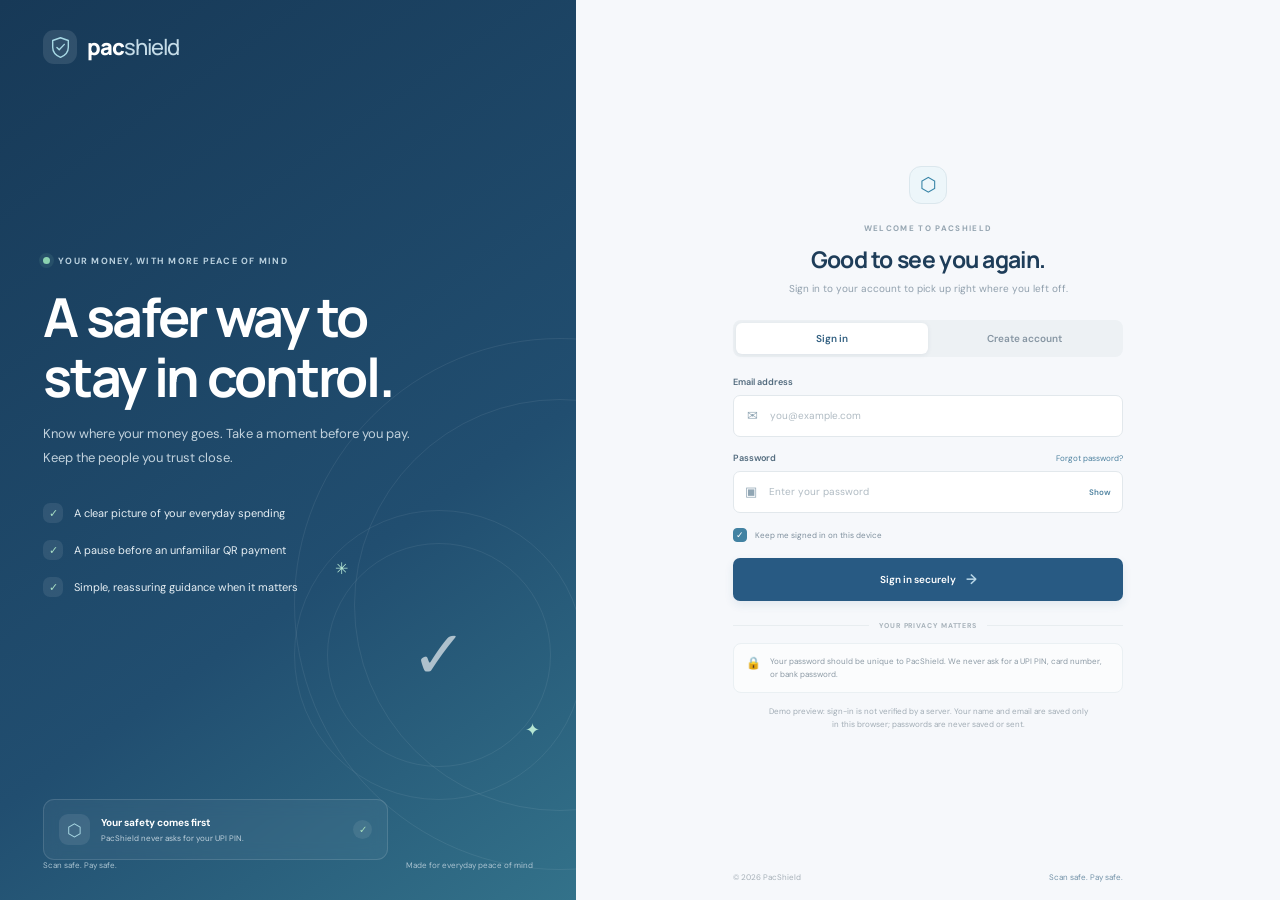
==== commit 8f12d60b: "Make sign-in the PacShield landing page" ====
--- a/index.html
+++ b/index.html
@@ -4,60 +4,43 @@
   <meta charset="utf-8" />
   <meta name="viewport" content="width=device-width, initial-scale=1" />
   <meta name="theme-color" content="#f6f8fb" />
-  <meta name="description" content="PacShield helps you understand your money and pause before risky UPI payments." />
-  <title>PacShield — Scan safe. Pay safe.</title>
+  <meta name="description" content="Sign in or create your PacShield account." />
+  <title>Sign in — PacShield</title>
   <link rel="preconnect" href="https://fonts.googleapis.com">
   <link rel="preconnect" href="https://fonts.gstatic.com" crossorigin>
   <link href="https://fonts.googleapis.com/css2?family=DM+Sans:wght@400;500;600;700&family=Manrope:wght@400;500;600;700;800&display=swap" rel="stylesheet">
   <link rel="stylesheet" href="styles.css" />
-  <link rel="stylesheet" href="account-assistant.css" />
+  <link rel="stylesheet" href="login.css" />
 </head>
-<body>
-  <div class="app-shell">
-    <aside class="sidebar" aria-label="Main navigation">
-      <a class="brand" href="#home" aria-label="PacShield home"><span class="brand-mark"><svg viewBox="0 0 32 32" aria-hidden="true"><path d="M16 3.5 26 7v8.6c0 6.3-4.1 10.5-10 13-5.9-2.5-10-6.7-10-13V7l10-3.5Z"/><path d="m11.4 16 3 3 6.5-7"/></svg></span><span>pac<span class="brand-light">shield</span></span></a>
-      <div class="workspace-label">YOUR SPACE</div>
-      <nav class="main-nav">
-        <a class="nav-item active" href="#home" data-view="home"><span class="nav-icon">⌂</span>Overview</a>
-        <a class="nav-item" href="#activity" data-view="activity"><span class="nav-icon">◷</span>Transactions</a>
-        <a class="nav-item" href="#budgets" data-view="budgets"><span class="nav-icon">◉</span>Budgets<span class="nav-count">2</span></a>
-      </nav>
-      <div class="sidebar-divider"></div>
-      <div class="workspace-label">YOUR SAFETY</div>
-      <nav class="main-nav">
-        <a class="nav-item" href="#shield" data-action="scan"><span class="nav-icon shield-nav">⬡</span>QR shield<span class="live-dot"></span></a>
-        <a class="nav-item" href="#family" data-action="guardian"><span class="nav-icon">♡</span>Family circle</a>
-      </nav>
-      <div class="sidebar-spacer"></div>
-      <div class="help-card"><div class="help-orb">✳</div><strong>Here for you</strong><p>Questions about a payment? Take a breath. We’re here to help.</p><button class="text-button" data-action="help">Talk to PacShield <span>↗</span></button></div>
-      <button class="profile-button" data-action="account"><span class="avatar" id="sidebar-avatar">TR</span><span class="profile-copy"><strong id="sidebar-name">Guest demo</strong><small id="sidebar-email">Sign in or create account</small></span><span class="more">⌄</span></button>
-    </aside>
+<body class="auth-page">
+  <main class="auth-shell">
+    <section class="auth-story" aria-label="About PacShield">
+      <a class="brand auth-brand" href="index.html" aria-label="PacShield sign in"><span class="brand-mark"><svg viewBox="0 0 32 32" aria-hidden="true"><path d="M16 3.5 26 7v8.6c0 6.3-4.1 10.5-10 13-5.9-2.5-10-6.7-10-13V7l10-3.5Z"/><path d="m11.4 16 3 3 6.5-7"/></svg></span><span>pac<span class="brand-light">shield</span></span></a>
+      <div class="story-copy"><span class="story-eyebrow"><i></i> YOUR MONEY, WITH MORE PEACE OF MIND</span><h1>A safer way to<br>stay in control.</h1><p>Know where your money goes. Take a moment before you pay. Keep the people you trust close.</p><div class="story-checklist"><div><span>✓</span> A clear picture of your everyday spending</div><div><span>✓</span> A pause before an unfamiliar QR payment</div><div><span>✓</span> Simple, reassuring guidance when it matters</div></div></div>
+      <div class="story-safety-card"><span class="story-shield">⬡</span><div><strong>Your safety comes first</strong><small>PacShield never asks for your UPI PIN.</small></div><span class="story-check">✓</span></div>
+      <div class="story-art" aria-hidden="true"><span class="art-ring ring-one"></span><span class="art-ring ring-two"></span><span class="art-shield">✓</span><span class="art-spark spark-a">✳</span><span class="art-spark spark-b">✦</span></div>
+      <div class="story-footer"><span>Scan safe. Pay safe.</span><span>Made for everyday peace of mind</span></div>
+    </section>
 
-    <main class="main-content" id="home">
-      <header class="topbar"><div class="breadcrumb">Your space <span>/</span> <strong>Overview</strong></div><div class="top-actions"><button class="sign-in-link" id="account-link" data-action="account">Sign in <span>→</span></button><button class="icon-button" aria-label="Notifications" data-action="notifications"><span>♧</span><i></i></button><span class="top-divider"></span><button class="date-button" data-action="month">October 2026 <span>⌄</span></button><button class="avatar small-avatar avatar-link" id="top-avatar" data-action="account" aria-label="Open account">GU</button></div></header>
-      <div class="page-wrap">
-        <section class="welcome-row"><div><div class="eyebrow"><span class="sun-icon">✳</span> TUESDAY, OCTOBER 6</div><h1>Good morning, <span id="welcome-name">Thulsi</span> <span class="wave">✦</span></h1><p class="subtitle">A clear view of your money, and a little more peace of mind.</p></div><button class="primary-button" data-action="scan"><span class="button-shield">⬡</span> Scan a QR safely <span class="button-arrow">↗</span></button></section>
-
-        <section class="hero-card"><div class="hero-content"><div class="hero-kicker"><span class="hero-kicker-icon">✳</span> YOUR MONEY, IN GOOD SHAPE</div><div class="hero-heading-row"><div><div class="balance-label">Available this month <button class="info-button" title="Income minus spending">i</button></div><div class="balance"><span class="rupee">₹</span><span id="balance">42,850</span><span class="balance-decimal">.00</span></div></div><div class="change-pill"><span>↗</span> 8.2% <small>vs last month</small></div></div><div class="hero-bottom"><div class="hero-metric"><span class="metric-icon income-icon">↙</span><div><small>Income</small><strong>₹68,000</strong></div></div><span class="metric-separator"></span><div class="hero-metric"><span class="metric-icon spend-icon">↗</span><div><small>Spent so far</small><strong id="spent-total">₹25,150</strong></div></div><div class="hero-chart" aria-label="Spending trend"><svg viewBox="0 0 196 54" role="img"><path class="chart-area" d="M0 38 C18 34 20 22 39 28 S58 39 76 27 99 27 116 16 139 35 153 22 176 28 196 7 V54 H0Z"/><path class="chart-line" d="M0 38 C18 34 20 22 39 28 S58 39 76 27 99 27 116 16 139 35 153 22 176 28 196 7"/></svg></div></div></section>
-
-        <section class="stat-grid"><article class="stat-card safe-card"><div class="stat-top"><span>Safe to spend today</span><span class="stat-symbol safe-symbol">✳</span></div><strong>₹<span id="safe-today">1,940</span></strong><div class="stat-foot"><span class="mini-dot green"></span> You’re right on track</div><div class="card-spark green-spark"><svg viewBox="0 0 95 28"><path d="M0 22 12 16 21 19 32 9 43 15 55 7 65 12 75 4 85 8 95 1"/></svg></div></article><article class="stat-card budget-stat"><div class="stat-top"><span>Monthly budget</span><span class="stat-symbol budget-symbol">◉</span></div><strong>₹<span>39,000</span></strong><div class="budget-progress"><span></span></div><div class="stat-foot"><span>₹13,850 left</span><span>65% used</span></div></article><article class="stat-card shield-stat"><div class="stat-top"><span>Scams blocked</span><span class="stat-symbol shield-symbol">⬡</span></div><strong><span id="blocked-count">3</span> <small>this month</small></strong><div class="stat-foot"><span class="saved-pill">₹12,800 kept safe</span></div><div class="spark-shield">✳</div></article></section>
-
-        <section class="content-grid"><article class="panel spending-panel"><div class="panel-heading"><div><div class="section-title">Your spending</div><div class="section-caption">A little goes a long way</div></div><button class="select-button" data-action="period">This month <span>⌄</span></button></div><div class="spending-visual"><div class="donut-wrap"><svg class="donut" viewBox="0 0 160 160" role="img" aria-label="Spending by category"><circle class="donut-track" cx="80" cy="80" r="62"/><circle class="donut-segment seg-one" cx="80" cy="80" r="62"/><circle class="donut-segment seg-two" cx="80" cy="80" r="62"/><circle class="donut-segment seg-three" cx="80" cy="80" r="62"/><circle class="donut-segment seg-four" cx="80" cy="80" r="62"/></svg><div class="donut-center"><small>Total spent</small><strong>₹25,150</strong></div></div><div class="category-list"><div class="category-row"><span class="category-dot food"></span><span>Food & dining</span><strong>₹8,400</strong><small>33%</small></div><div class="category-row"><span class="category-dot bills"></span><span>Bills & utilities</span><strong>₹6,250</strong><small>25%</small></div><div class="category-row"><span class="category-dot travel"></span><span>Travel</span><strong>₹5,100</strong><small>20%</small></div><div class="category-row"><span class="category-dot life"></span><span>Shopping & life</span><strong>₹5,400</strong><small>22%</small></div></div></div></article>
-          <article class="panel budget-panel"><div class="panel-heading"><div><div class="section-title">A gentle nudge</div><div class="section-caption">Your budgets are looking good</div></div><button class="more-button" aria-label="More options">···</button></div><div class="nudge-card"><div class="nudge-top"><span class="nudge-emoji">☕</span><span class="nudge-status">NEAR YOUR LIMIT</span></div><strong>Eating out</strong><p>You’ve used 82% of your dining budget. There’s still room for a treat — just keep an eye on it.</p><div class="nudge-progress"><span></span></div><div class="nudge-numbers"><span>₹8,200 spent</span><strong>₹10,000</strong></div></div><button class="quiet-link" data-view="budgets">See all budgets <span>→</span></button></article></section>
-
-        <section class="panel transactions-panel" id="activity"><div class="panel-heading transaction-heading"><div><div class="section-title">Recent activity</div><div class="section-caption">Every little thing, right where it belongs</div></div><div class="activity-actions"><label class="search-box"><span>⌕</span><input id="search-input" type="search" placeholder="Search activity" aria-label="Search transactions" /></label><button class="quiet-link all-activity" data-view="activity">All activity <span>→</span></button></div></div><div class="transaction-table"><div class="table-head"><span>TRANSACTION</span><span>CATEGORY</span><span>DATE</span><span>AMOUNT</span></div><div id="transaction-list"></div></div></section>
-        <footer class="footer"><span><i class="mini-dot green"></i> Your data stays yours</span><span>PacShield is a safety assistant, not a guarantee. Always check the payee before paying.</span></footer>
+    <section class="auth-main">
+      <div class="auth-card">
+        <div class="auth-card-heading"><span class="auth-mini-mark">⬡</span><span class="auth-kicker">WELCOME TO PACSHIELD</span><h2 id="form-title">Good to see you again.</h2><p id="form-subtitle">Sign in to your account to pick up right where you left off.</p></div>
+        <div class="auth-tabs" role="tablist" aria-label="Account access"><button class="auth-tab active" id="login-tab" role="tab" aria-selected="true" aria-controls="auth-form" data-mode="login">Sign in</button><button class="auth-tab" id="register-tab" role="tab" aria-selected="false" aria-controls="auth-form" data-mode="register">Create account</button></div>
+        <form id="auth-form" novalidate>
+          <label class="field-label hidden" id="name-label" for="full-name">Your name</label><div class="field-wrap hidden" id="name-wrap"><span class="field-icon">◉</span><input id="full-name" name="name" autocomplete="name" placeholder="Your name" maxlength="80" /></div>
+          <label class="field-label" for="email">Email address</label><div class="field-wrap"><span class="field-icon">✉</span><input id="email" name="email" type="email" autocomplete="email" placeholder="you@example.com" required /></div>
+          <div class="password-label-row"><label class="field-label" for="password">Password</label><a class="forgot-link" href="#forgot" id="forgot-link">Forgot password?</a></div><div class="field-wrap"><span class="field-icon">▣</span><input id="password" name="password" type="password" autocomplete="current-password" placeholder="Enter your password" minlength="8" required /><button class="password-toggle" id="password-toggle" type="button" aria-label="Show password">Show</button></div>
+          <label class="remember-row" id="remember-row"><input type="checkbox" id="remember" checked /><span class="remember-check"></span><span>Keep me signed in on this device</span></label>
+          <div class="auth-feedback" id="auth-feedback" role="status" aria-live="polite"></div>
+          <button class="auth-submit" type="submit"><span id="submit-label">Sign in securely</span><span>→</span></button>
+        </form>
+        <div class="auth-divider"><span></span><small>YOUR PRIVACY MATTERS</small><span></span></div>
+        <div class="privacy-note"><span>🔒</span><p>Your password should be unique to PacShield. We never ask for a UPI PIN, card number, or bank password.</p></div>
+        <p class="demo-note">Demo preview: sign-in is not verified by a server. Your name and email are saved only in this browser; passwords are never saved or sent.</p>
       </div>
-    </main>
-  </div>
-
-  <div class="modal-backdrop" id="scan-modal" aria-hidden="true"><section class="modal scan-modal" role="dialog" aria-modal="true" aria-labelledby="scan-title"><button class="modal-close" data-action="close" aria-label="Close">×</button><div class="modal-icon scan-modal-icon">⬡</div><div class="modal-eyebrow">PACSHIELD QR SHIELD</div><h2 id="scan-title">Let’s check before you pay.</h2><p class="modal-intro">Scan or choose a QR code. We’ll look for warning signs before you open your payment app.</p><div class="scan-tabs"><button class="scan-tab active" data-tab="camera">Use camera</button><button class="scan-tab" data-tab="demo">Try a demo</button></div><div class="camera-box" id="camera-box"><div class="camera-corners"></div><div class="camera-symbol">⌗</div><p>Camera preview</p><small>Your QR image is read on this device and never uploaded.</small><div class="camera-controls"><button class="outline-button" data-action="camera">Enable camera</button><label class="outline-button upload-button">Choose image<input type="file" id="qr-upload" accept="image/*" hidden /></label></div><div id="camera-reader"></div></div><div class="demo-options hidden" id="demo-options"><button class="demo-option" data-demo="safe"><span class="demo-icon green">✓</span><span><strong>Neighborhood grocer</strong><small>Known merchant · ₹420</small></span><span class="demo-score safe-text">SAFE</span></button><button class="demo-option" data-demo="caution"><span class="demo-icon amber">!</span><span><strong>New payee · ₹800</strong><small>Personal account · first payment</small></span><span class="demo-score caution-text">CAUTION</span></button><button class="demo-option" data-demo="danger"><span class="demo-icon red">!</span><span><strong>Unexpected request · ₹12,000</strong><small>On a call · new payee · fixed amount</small></span><span class="demo-score danger-text">DANGER</span></button></div><label class="call-check"><input type="checkbox" id="on-call" /><span class="custom-check"></span><span>I'm on a phone call right now</span><span class="call-info" title="Scammers often create urgency on calls">i</span></label><div class="privacy-line">🔒 We never ask for or store your UPI PIN.</div></section></div>
-  <div class="modal-backdrop" id="verdict-modal" aria-hidden="true"><section class="modal verdict-modal" role="dialog" aria-modal="true" aria-labelledby="verdict-title"><button class="modal-close" data-action="close" aria-label="Close">×</button><div id="verdict-symbol" class="verdict-symbol">✓</div><div id="verdict-label" class="modal-eyebrow">SAFE TO CONTINUE</div><h2 id="verdict-title">This looks familiar.</h2><p id="verdict-message" class="modal-intro"></p><div class="payee-box"><span class="payee-avatar" id="payee-avatar">N</span><span><strong id="payee-name">Neighborhood grocer</strong><small id="payee-id">freshmart@okaxis</small></span><strong id="payee-amount" class="payee-amount">₹420</strong></div><ul class="reason-list" id="reason-list"></ul><div id="emergency-note" class="emergency-note hidden">If you feel pressured, stop. Call someone you trust or India’s cybercrime helpline <strong>1930</strong>.</div><div class="verdict-actions" id="verdict-actions"></div><div class="voice-row"><button class="voice-button" data-action="speak">◖ Listen to this warning</button><span>Check the name before you pay</span></div></section></div>
-  <div class="modal-backdrop" id="account-modal" aria-hidden="true"><section class="modal account-modal" role="dialog" aria-modal="true" aria-labelledby="account-title"><button class="modal-close" data-action="close" aria-label="Close">×</button><div class="account-modal-icon">◉</div><div class="modal-eyebrow">YOUR PACSHIELD ACCOUNT</div><h2 id="account-title">Your account</h2><p class="modal-intro" id="account-status"></p><form id="account-form" class="account-form hidden"><label for="account-name">Display name</label><input id="account-name" maxlength="80" required /><label for="account-email">Email address</label><input id="account-email" type="email" required /><button class="account-save" type="submit">Save account details</button></form><div class="account-modal-actions"><a class="action-main account-signin" id="account-signin" href="login.html">Sign in or create account →</a><button class="action-secondary hidden" id="account-signout" type="button">Sign out of this demo</button></div><p class="account-footnote">Demo account details stay in this browser only. No password is stored.</p></section></div>
-  <div class="toast" id="toast" role="status"></div>
-  <button class="assistant-launch" id="assistant-launch" data-action="assistant" aria-expanded="false" aria-controls="assistant-panel"><span>✦</span> Ask PacShield</button>
-  <section class="assistant-panel" id="assistant-panel" aria-label="PacShield assistant" aria-hidden="true"><header class="assistant-header"><span class="assistant-avatar">✳</span><span><strong>PacShield guide</strong><small>Demo assistant · here to help</small></span><button class="assistant-close" data-action="assistant-close" aria-label="Close assistant">×</button></header><div class="assistant-messages" id="assistant-messages" aria-live="polite"><div class="assistant-message agent-message">Hi there. What would you like help with? I can explain the dashboard or share a few QR safety tips.</div></div><div class="assistant-prompts"><button data-assistant-prompt="How do I check a QR code?">Check a QR</button><button data-assistant-prompt="What does safe to spend mean?">Safe to spend</button></div><form class="assistant-compose" id="assistant-form"><input id="assistant-input" placeholder="Ask a quick question…" aria-label="Message PacShield" maxlength="240" /><button class="assistant-send" type="submit" aria-label="Send message">↑</button></form><div class="assistant-disclaimer">Demo replies only. For urgent scam help in India, call 1930.</div></section>
-  <script src="app.js"></script>
-  <script src="account-assistant.js"></script>
+      <footer class="auth-footer"><span>© 2026 PacShield</span><a href="index.html">Scan safe. Pay safe.</a></footer>
+    </section>
+  </main>
+  <script src="login.js"></script>
 </body>
 </html>
--- a/login.css
+++ b/login.css
@@ -0,0 +1 @@
+.auth-page{min-height:100vh;background:#f6f8fb}.auth-shell{min-height:100vh;display:grid;grid-template-columns:minmax(380px,.9fr) minmax(480px,1.1fr)}.auth-story{position:relative;isolation:isolate;overflow:hidden;min-height:100vh;padding:30px 7.5%;display:flex;flex-direction:column;background:linear-gradient(145deg,#173957,#214e70 62%,#33728a);color:white}.auth-story:before,.auth-story:after{position:absolute;content:"";z-index:-1;border:1px solid #ffffff13;border-radius:50%;pointer-events:none}.auth-story:before{height:530px;width:530px;right:-250px;bottom:30px}.auth-story:after{height:410px;width:410px;right:-190px;bottom:89px}.auth-brand{color:white;margin:0}.auth-brand .brand-light{color:#c4dbe7}.auth-brand .brand-mark{background:#ffffff1b}.auth-brand .brand-mark svg{stroke:#a6d8e4}.story-copy{position:relative;z-index:1;margin:auto 0;max-width:480px;padding:65px 0 76px}.story-eyebrow{display:flex;align-items:center;gap:8px;color:#b9d0de;font-size:9px;font-weight:700;letter-spacing:1.25px}.story-eyebrow i{width:7px;height:7px;border-radius:50%;background:#8bd2b0;box-shadow:0 0 0 4px #8bd2b01b}.story-copy h1{color:white;font:700 clamp(36px,4.2vw,58px)/1.12 var(--display);letter-spacing:-2.3px;margin:20px 0 15px}.story-copy>p{max-width:370px;color:#c2d2dd;font-size:13px;line-height:1.8;margin:0}.story-checklist{display:grid;gap:17px;margin-top:34px;color:#e6eff4;font-size:11px}.story-checklist div{display:flex;align-items:center;gap:11px}.story-checklist div span{width:20px;height:20px;display:grid;place-items:center;border-radius:7px;background:#ffffff16;color:#a8dfc4;font-size:11px}.story-safety-card{position:relative;z-index:1;display:flex;align-items:center;gap:11px;padding:14px 15px;max-width:345px;border:1px solid #ffffff20;border-radius:11px;background:#ffffff0c;backdrop-filter:blur(8px)}.story-shield{width:31px;height:31px;display:grid;place-items:center;border-radius:9px;background:#ffffff17;color:#a9d9e4;font-size:17px}.story-safety-card div{display:grid;gap:4px}.story-safety-card strong{font-size:10px}.story-safety-card small{font-size:8px;color:#bfd0dc}.story-check{margin-left:auto;color:#a6dfbd;background:#ffffff14;width:19px;height:19px;border-radius:50%;display:grid;place-items:center;font-size:10px}.story-art{position:absolute;z-index:-1;width:310px;height:310px;right:-18px;bottom:90px;pointer-events:none}.art-ring{position:absolute;inset:10px;border:1px solid #ffffff12;border-radius:50%}.ring-two{inset:43px}.art-shield{position:absolute;inset:95px;display:grid;place-items:center;color:#ffffffa0;font-size:67px}.art-spark{position:absolute;color:#b4e5d2}.spark-a{left:51px;top:58px;font-size:16px}.spark-b{right:54px;bottom:68px;font-size:18px}.story-footer{position:relative;z-index:1;display:flex;justify-content:space-between;gap:10px;color:#aac3d1;font-size:8px}.auth-main{min-height:100vh;padding:28px clamp(24px,7vw,94px) 18px;display:flex;flex-direction:column;align-items:center}.back-home{align-self:flex-start;color:#7890a3;font-size:10px;font-weight:600;text-decoration:none}.back-home span{font-size:15px;vertical-align:-1px;margin-right:6px;transition:margin .18s}.back-home:hover span{margin-right:10px}.auth-card{width:min(100%,390px);margin:auto 0;padding:18px 0 22px}.auth-card-heading{text-align:center}.auth-mini-mark{margin:0 auto 13px;width:38px;height:38px;border:1px solid #dbe7ed;border-radius:12px;display:grid;place-items:center;background:#edf6fa;color:#3582a5;font-size:19px}.auth-kicker{font-size:8px;font-weight:700;letter-spacing:1.35px;color:#95a5b1}.auth-card-heading h2{font:700 23px var(--display);letter-spacing:-.7px;color:#1e3d59;margin:8px 0 6px}.auth-card-heading p{font-size:10px;color:#91a0ad;margin:0;line-height:1.6}.auth-tabs{display:grid;grid-template-columns:1fr 1fr;padding:3px;background:#edf1f4;border-radius:8px;margin:23px 0 19px}.auth-tab{border:0;background:transparent;border-radius:6px;padding:9px;color:#8796a3;font:600 10px var(--sans);cursor:pointer;transition:all .18s}.auth-tab.active{background:white;color:#315f80;box-shadow:0 1px 5px #25445d14}.field-label{display:block;color:#516a7d;font-size:9px;font-weight:600;margin:0 0 7px}.field-wrap{display:flex;align-items:center;gap:9px;height:42px;border:1px solid #e2e8ec;background:white;border-radius:7px;padding:0 11px;margin-bottom:15px;transition:border-color .2s,box-shadow .2s}.field-wrap:focus-within{border-color:#8bb4c8;box-shadow:0 0 0 3px #73abc51c}.field-icon{color:#91a6b4;font-size:13px;width:15px;text-align:center}.field-wrap input{min-width:0;width:100%;border:0;outline:0;background:transparent;color:#294b66;font:10px var(--sans)}.field-wrap input::placeholder{color:#b0bbc3}.password-label-row{display:flex;align-items:center;justify-content:space-between}.forgot-link{font-size:8px;color:#4d819f;text-decoration:none;margin-bottom:7px}.forgot-link:hover{text-decoration:underline}.password-toggle{border:0;background:none;padding:5px 0 5px 4px;color:#4d819f;font:600 8px var(--sans);cursor:pointer}.remember-row{display:flex;align-items:center;gap:8px;color:#7e8f9d;font-size:8px;cursor:pointer;margin:0 0 16px}.remember-row input{position:absolute;opacity:0}.remember-check{width:14px;height:14px;border:1px solid #cbd6de;background:white;border-radius:4px;display:grid;place-items:center}.remember-row input:checked+.remember-check{border-color:#4282a2;background:#4282a2}.remember-row input:checked+.remember-check:after{content:'✓';color:white;font-size:9px}.remember-row input:focus-visible+.remember-check{outline:2px solid #66aaca;outline-offset:2px}.auth-submit{width:100%;height:43px;display:flex;align-items:center;justify-content:center;gap:10px;border:0;border-radius:7px;background:#285a83;color:#fff;font:600 10px var(--sans);cursor:pointer;box-shadow:0 4px 10px #285a8319;transition:transform .18s,background .18s}.auth-submit:hover{background:#1f4c70;transform:translateY(-1px)}.auth-submit span:last-child{color:#b9d7e7;font-size:14px}.auth-feedback{min-height:0;color:#ad6c19;font-size:9px;line-height:1.5}.auth-feedback:not(:empty){padding:8px 10px;margin:-5px 0 10px;border:1px solid #f2e5cb;background:#fff9ed;border-radius:6px}.auth-feedback.success{color:#267247;border-color:#d8eade;background:#f1f8f3}.auth-divider{display:flex;align-items:center;gap:10px;margin:20px 0 13px}.auth-divider span{height:1px;background:#e8edf0;flex:1}.auth-divider small{font-size:7px;color:#a7b2ba;font-weight:700;letter-spacing:.9px;white-space:nowrap}.privacy-note{display:flex;align-items:flex-start;gap:9px;padding:11px 12px;border:1px solid #eaf0f3;background:#fbfcfd;border-radius:8px}.privacy-note>span{font-size:12px}.privacy-note p{margin:0;color:#8c9aa5;font-size:8px;line-height:1.65}.demo-note{margin:12px auto 0;max-width:320px;text-align:center;color:#a1acb5;font-size:8px;line-height:1.6}.auth-footer{width:min(100%,390px);display:flex;justify-content:space-between;gap:10px;color:#a6b0b8;font-size:8px}.auth-footer a{color:#7392a8;text-decoration:none}.auth-footer a:hover{text-decoration:underline}.hidden{display:none!important}@media(max-width:850px){.auth-shell{grid-template-columns:minmax(300px,.78fr) minmax(420px,1.22fr)}.auth-story{padding:26px 7%}.story-copy h1{font-size:43px}.auth-main{padding-left:38px;padding-right:38px}.story-art{right:-100px}}@media(max-width:650px){.auth-shell{display:flex;flex-direction:column}.auth-story{min-height:290px;padding:20px 22px 19px}.auth-brand{font-size:19px}.auth-brand .brand-mark{width:30px;height:30px}.story-copy{padding:31px 0 20px;margin:0}.story-eyebrow{font-size:7px}.story-copy h1{font-size:31px;letter-spacing:-1.1px;margin:12px 0 8px}.story-copy h1 br{display:none}.story-copy>p{font-size:10px;max-width:380px}.story-checklist{display:none}.story-safety-card{display:none}.story-footer{font-size:7px}.story-art{width:190px;height:190px;right:-53px;bottom:22px}.ring-two{inset:30px}.art-shield{inset:57px;font-size:41px}.auth-main{min-height:calc(100vh - 290px);padding:18px 22px 14px}.auth-card{width:min(100%,390px);padding:25px 0;margin:auto}.back-home{font-size:9px}.auth-card-heading h2{font-size:21px}.auth-footer{font-size:7px}}@media(max-width:360px){.auth-story{min-height:265px}.auth-main{min-height:calc(100vh - 265px);padding-left:16px;padding-right:16px}.auth-tabs{margin-top:18px}.story-copy h1{font-size:28px}.story-art{opacity:.6}}
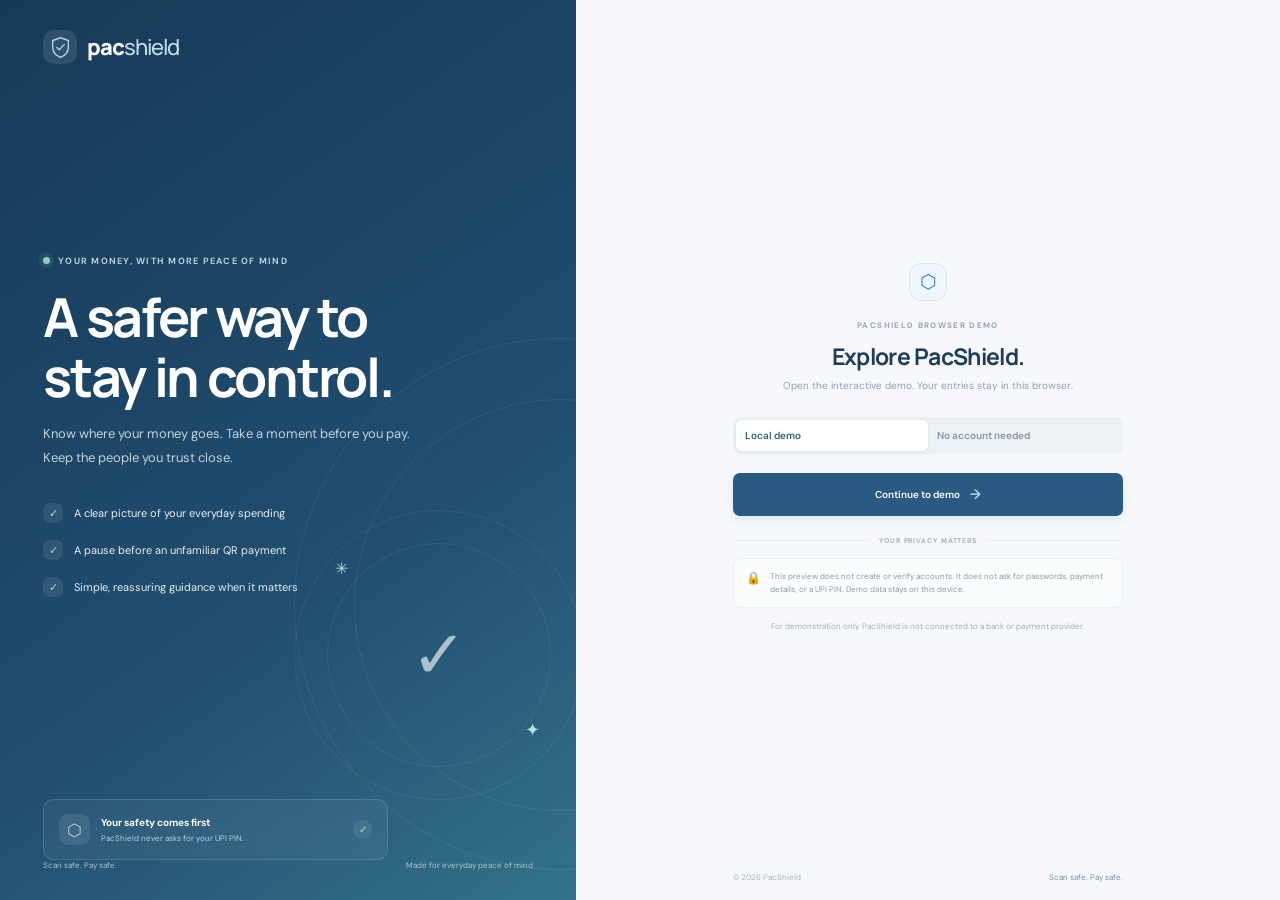
==== commit 436412a2: "Replace demo sign-in with transparent guest access" ====
--- a/index.html
+++ b/index.html
@@ -24,19 +24,13 @@
 
     <section class="auth-main">
       <div class="auth-card">
-        <div class="auth-card-heading"><span class="auth-mini-mark">⬡</span><span class="auth-kicker">WELCOME TO PACSHIELD</span><h2 id="form-title">Good to see you again.</h2><p id="form-subtitle">Sign in to your account to pick up right where you left off.</p></div>
-        <div class="auth-tabs" role="tablist" aria-label="Account access"><button class="auth-tab active" id="login-tab" role="tab" aria-selected="true" aria-controls="auth-form" data-mode="login">Sign in</button><button class="auth-tab" id="register-tab" role="tab" aria-selected="false" aria-controls="auth-form" data-mode="register">Create account</button></div>
-        <form id="auth-form" novalidate>
-          <label class="field-label hidden" id="name-label" for="full-name">Your name</label><div class="field-wrap hidden" id="name-wrap"><span class="field-icon">◉</span><input id="full-name" name="name" autocomplete="name" placeholder="Your name" maxlength="80" /></div>
-          <label class="field-label" for="email">Email address</label><div class="field-wrap"><span class="field-icon">✉</span><input id="email" name="email" type="email" autocomplete="email" placeholder="you@example.com" required /></div>
-          <div class="password-label-row"><label class="field-label" for="password">Password</label><a class="forgot-link" href="#forgot" id="forgot-link">Forgot password?</a></div><div class="field-wrap"><span class="field-icon">▣</span><input id="password" name="password" type="password" autocomplete="current-password" placeholder="Enter your password" minlength="8" required /><button class="password-toggle" id="password-toggle" type="button" aria-label="Show password">Show</button></div>
-          <label class="remember-row" id="remember-row"><input type="checkbox" id="remember" checked /><span class="remember-check"></span><span>Keep me signed in on this device</span></label>
-          <div class="auth-feedback" id="auth-feedback" role="status" aria-live="polite"></div>
-          <button class="auth-submit" type="submit"><span id="submit-label">Sign in securely</span><span>→</span></button>
-        </form>
+        <div class="auth-card-heading"><span class="auth-mini-mark">⬡</span><span class="auth-kicker">PACSHIELD BROWSER DEMO</span><h2 id="form-title">Explore PacShield.</h2><p id="form-subtitle">Open the interactive demo. Your entries stay in this browser.</p></div>
+        <div class="auth-tabs" aria-hidden="true"><span class="auth-tab active">Local demo</span><span class="auth-tab">No account needed</span></div>
+        <div class="auth-feedback" id="auth-feedback" role="status" aria-live="polite"></div>
+        <button class="auth-submit" id="demo-submit" type="button"><span>Continue to demo</span><span>→</span></button>
         <div class="auth-divider"><span></span><small>YOUR PRIVACY MATTERS</small><span></span></div>
-        <div class="privacy-note"><span>🔒</span><p>Your password should be unique to PacShield. We never ask for a UPI PIN, card number, or bank password.</p></div>
-        <p class="demo-note">Demo preview: sign-in is not verified by a server. Your name and email are saved only in this browser; passwords are never saved or sent.</p>
+        <div class="privacy-note"><span>🔒</span><p>This preview does not create or verify accounts. It does not ask for passwords, payment details, or a UPI PIN. Demo data stays on this device.</p></div>
+        <p class="demo-note">For demonstration only. PacShield is not connected to a bank or payment provider.</p>
       </div>
       <footer class="auth-footer"><span>© 2026 PacShield</span><a href="index.html">Scan safe. Pay safe.</a></footer>
     </section>
--- a/styles.css
+++ b/styles.css
@@ -1 +1,3 @@
 :root{--ink:#183553;--blue:#2f5d8f;--bright:#248fc9;--mist:#eaf4fb;--paper:#f6f8fb;--white:#fff;--muted:#8190a1;--line:#e8edf2;--green:#21764c;--green-bg:#e9f5ed;--amber:#ad7209;--amber-bg:#fff4de;--red:#bd4239;--red-bg:#fff0ee;--sans:'DM Sans',sans-serif;--display:'Manrope','DM Sans',sans-serif}*{box-sizing:border-box}body{margin:0;background:var(--paper);color:var(--ink);font-family:var(--sans);font-size:14px;-webkit-font-smoothing:antialiased}.app-shell{min-height:100vh}.sidebar{width:244px;position:fixed;inset:0 auto 0 0;background:#fff;padding:28px 17px 18px;display:flex;flex-direction:column;border-right:1px solid #edf0f4;z-index:3}.brand{display:flex;align-items:center;gap:10px;margin:0 0 47px 8px;text-decoration:none;color:#1b3b5b;font:800 22px var(--display);letter-spacing:-1px}.brand-light{font-weight:500;color:#3f658c}.brand-mark{width:34px;height:34px;border-radius:11px;background:#e9f4fa;display:grid;place-items:center}.brand-mark svg{width:25px;fill:none;stroke:#267dac;stroke-width:1.8;stroke-linecap:round;stroke-linejoin:round}.workspace-label{font-size:9px;color:#a1adba;font-weight:700;letter-spacing:1.5px;padding:0 12px;margin-bottom:10px}.main-nav{display:grid;gap:4px}.nav-item{position:relative;height:42px;display:flex;align-items:center;gap:12px;padding:0 12px;border-radius:8px;text-decoration:none;color:#7c8b9b;font-size:12px;font-weight:600;transition:.2s}.nav-item:hover{background:#f6f9fb;color:var(--ink)}.nav-item.active{color:#275985;background:#edf6fa}.nav-icon{font-size:18px;width:19px;text-align:center;color:#8393a4;font-weight:400}.active .nav-icon{color:#2a7ba7}.shield-nav{font-size:19px}.nav-count{margin-left:auto;font-size:10px;color:#7e91a1;background:#f3f6f8;padding:3px 7px;border-radius:10px}.live-dot,.mini-dot{width:7px;height:7px;border-radius:50%;background:#53b779}.live-dot{margin-left:auto;box-shadow:0 0 0 3px #e9f6ef}.sidebar-divider{height:1px;background:#eef1f4;margin:19px 9px 23px}.sidebar-spacer{flex:1}.help-card{position:relative;border-radius:12px;background:linear-gradient(145deg,#f0f7fb,#f6f8fb);padding:16px 14px 13px;margin:0 2px 15px;overflow:hidden}.help-card:after{content:'';position:absolute;width:85px;height:85px;border:1px solid #d9eaf4;border-radius:50%;right:-45px;top:-39px}.help-orb{width:27px;height:27px;background:#e0eff7;color:#3b87ad;display:grid;place-items:center;border-radius:9px;margin-bottom:10px}.help-card strong{font-size:12px}.help-card p{font-size:10px;line-height:1.55;color:#8291a0;margin:6px 0 10px}.text-button,.quiet-link{border:0;background:none;padding:0;color:#3c729b;font:600 10px var(--sans);cursor:pointer}.text-button span,.quiet-link span{font-size:15px;margin-left:5px}.profile-button{display:flex;align-items:center;gap:10px;background:none;border:0;text-align:left;padding:7px 6px;cursor:pointer;border-top:1px solid #edf0f3}.avatar{width:31px;height:31px;display:grid;place-items:center;background:#e5eef6;color:#355d83;font-size:10px;font-weight:700;border-radius:50%;flex:none}.profile-copy{display:grid;gap:3px}.profile-copy strong{font-size:11px}.profile-copy small{font-size:9px;color:#9aa6b3}.more{margin-left:auto;letter-spacing:2px;color:#8795a3}.main-content{margin-left:244px;min-height:100vh}.topbar{height:66px;border-bottom:1px solid #e9edf1;background:rgba(255,255,255,.76);display:flex;align-items:center;justify-content:space-between;padding:0 43px}.breadcrumb{font-size:11px;color:#99a6b4}.breadcrumb span{margin:0 9px;color:#c8d0d8}.breadcrumb strong{font-weight:600;color:#526b83}.top-actions{display:flex;align-items:center;gap:14px}.icon-button,.date-button{background:none;border:0;color:#63798e;cursor:pointer}.icon-button{position:relative;font-size:17px}.icon-button i{position:absolute;width:5px;height:5px;background:#57b27b;border-radius:50%;top:0;right:0}.top-divider{height:22px;width:1px;background:#e6ebef}.date-button{font:500 10px var(--sans)}.date-button span{margin-left:9px}.small-avatar{width:27px;height:27px}.page-wrap{max-width:1110px;margin:auto;padding:34px 43px 24px}.welcome-row{display:flex;align-items:center;justify-content:space-between;margin:0 0 26px}.eyebrow{font-size:9px;font-weight:700;letter-spacing:1.3px;color:#9aa8b5;display:flex;align-items:center;gap:7px}.sun-icon{color:#eca947;font-size:13px}h1{font:700 25px var(--display);letter-spacing:-.8px;margin:9px 0 5px;color:#1b3856}.wave{color:#e5a34a;font-size:18px;vertical-align:2px}.subtitle{font-size:11px;color:#91a0ad;margin:0}.primary-button{background:#285a83;border:0;border-radius:8px;color:white;padding:12px 16px;font:600 11px var(--sans);box-shadow:0 4px 10px #285a831c;cursor:pointer;transition:.2s}.primary-button:hover{background:#1e4a70;transform:translateY(-1px);box-shadow:0 7px 16px #285a832a}.button-shield{font-size:15px;vertical-align:-1px;margin-right:7px}.button-arrow{margin-left:10px;color:#b8d4e4}.hero-card{position:relative;overflow:hidden;border-radius:13px;padding:24px 29px 18px;background:linear-gradient(111deg,#163957 0%,#214d70 57%,#306887 100%);color:#fff;box-shadow:0 7px 20px #153d5b12}.hero-card:after,.hero-card:before{content:'';position:absolute;border:1px solid #ffffff0c;border-radius:50%;pointer-events:none}.hero-card:after{width:340px;height:340px;right:30px;top:-245px}.hero-card:before{width:435px;height:435px;right:-16px;top:-293px}.hero-content{position:relative;z-index:1}.hero-kicker{font-size:8px;letter-spacing:1.4px;color:#b5cddd;display:flex;align-items:center;gap:8px;font-weight:600}.hero-kicker-icon{color:#81c7c0;font-size:13px}.hero-heading-row{display:flex;align-items:flex-end;gap:18px;margin-top:12px}.balance-label{font-size:10px;color:#b9ccd8}.info-button{border:1px solid #84a3b8;border-radius:50%;width:13px;height:13px;padding:0;margin-left:3px;font-size:8px;color:#d6e4ed;background:none}.balance{font:600 36px var(--display);letter-spacing:-1.5px;margin-top:3px}.rupee{font-size:26px;margin-right:5px;font-weight:400}.balance-decimal{font-size:19px;color:#a7c1d0;font-weight:400}.change-pill{background:#ffffff14;border:1px solid #ffffff19;border-radius:20px;padding:6px 9px;font-size:9px;color:#abddc5;margin-bottom:7px}.change-pill span{color:#9fe0b8}.change-pill small{color:#bbced9;font-size:8px;margin-left:2px}.hero-bottom{display:flex;align-items:center;border-top:1px solid #ffffff1b;margin-top:17px;padding-top:13px;gap:20px}.hero-metric{display:flex;align-items:center;gap:8px}.metric-icon{width:23px;height:23px;border-radius:7px;display:grid;place-items:center;font-size:12px}.income-icon{background:#ffffff15;color:#a9dfbd}.spend-icon{background:#ffffff15;color:#a8c9e0}.hero-metric div{display:grid;gap:2px}.hero-metric small{font-size:8px;color:#abc1cf}.hero-metric strong{font:600 12px var(--display)}.metric-separator{height:24px;width:1px;background:#ffffff22;margin:0 1px}.hero-chart{width:190px;height:43px;margin-left:auto;opacity:.9}.hero-chart svg{width:100%;height:100%;overflow:visible}.chart-area{fill:#94d7cc18}.chart-line{fill:none;stroke:#96d5ca;stroke-width:1.6}.stat-grid{display:grid;grid-template-columns:repeat(3,minmax(0,1fr));gap:13px;margin-top:14px}.stat-card{position:relative;min-height:113px;background:#fff;border:1px solid #edf0f3;border-radius:10px;padding:15px 16px;overflow:hidden;box-shadow:0 2px 7px #233e5610}.stat-top{font-size:9px;color:#8292a0;display:flex;align-items:center;justify-content:space-between}.stat-symbol{width:22px;height:22px;border-radius:7px;display:grid;place-items:center;font-size:11px}.safe-symbol{background:#edf7ef;color:#4e9b68}.budget-symbol{background:#eff4fb;color:#5b81aa}.shield-symbol{background:#edf6fa;color:#4e91b1}.stat-card>strong{display:block;font:700 20px var(--display);letter-spacing:-.5px;margin-top:6px;color:#234564}.stat-card>strong small{font:500 9px var(--sans);color:#9ca9b5;letter-spacing:0}.stat-foot{font-size:9px;color:#99a5b0;margin-top:6px;display:flex;align-items:center;gap:6px}.stat-foot .green{width:6px;height:6px}.card-spark{position:absolute;width:83px;height:28px;right:13px;bottom:13px;opacity:.65}.card-spark svg{width:100%;height:100%;overflow:visible}.card-spark path{fill:none;stroke:#80c396;stroke-width:1.4}.budget-progress{height:4px;border-radius:4px;background:#eff2f5;margin:10px 0 6px;overflow:hidden}.budget-progress span{display:block;background:#79b7c6;width:65%;height:100%;border-radius:4px}.budget-stat .stat-foot{justify-content:space-between}.saved-pill{color:#398559;background:#eff8f1;border-radius:9px;padding:4px 7px;font-size:8px}.spark-shield{position:absolute;right:22px;bottom:-12px;font-size:65px;color:#f0f6f8}.content-grid{display:grid;grid-template-columns:1.1fr .9fr;gap:14px;margin-top:15px}.panel{background:#fff;border:1px solid #edf0f3;border-radius:11px;box-shadow:0 2px 7px #233e560a}.spending-panel,.budget-panel{min-height:227px;padding:17px 18px}.panel-heading{display:flex;align-items:center;justify-content:space-between}.section-title{font:700 12px var(--display);color:#24445f}.section-caption{font-size:9px;color:#a0acb7;margin-top:4px}.select-button{border:1px solid #edf0f3;border-radius:6px;background:#fff;padding:7px 9px;color:#718394;font:500 9px var(--sans);cursor:pointer}.select-button span{margin-left:8px}.spending-visual{display:flex;align-items:center;justify-content:space-around;margin-top:15px}.donut-wrap{width:146px;height:146px;position:relative;flex:none}.donut{width:100%;height:100%;transform:rotate(-90deg)}.donut-track,.donut-segment{fill:none;stroke-width:13}.donut-track{stroke:#f0f3f5}.donut-segment{stroke-linecap:round;transition:stroke-dashoffset .9s ease}.seg-one{stroke:#4b94b4;stroke-dasharray:129 390;stroke-dashoffset:0}.seg-two{stroke:#84b6a5;stroke-dasharray:95 390;stroke-dashoffset:-138}.seg-three{stroke:#eab875;stroke-dasharray:75 390;stroke-dashoffset:-243}.seg-four{stroke:#b7cad7;stroke-dasharray:82 390;stroke-dashoffset:-328}.donut-center{position:absolute;inset:0;display:flex;align-items:center;justify-content:center;flex-direction:column}.donut-center small{font-size:8px;color:#96a3ae}.donut-center strong{font:700 13px var(--display);color:#274965;margin-top:4px}.category-list{width:54%;display:grid;gap:13px}.category-row{display:grid;grid-template-columns:7px 1fr auto auto;gap:7px;align-items:center;font-size:9px;color:#7c8c9b}.category-row strong{font-size:9px;color:#4a6278;font-weight:600}.category-row small{width:24px;text-align:right;font-size:8px;color:#a8b2bc}.category-dot{width:7px;height:7px;border-radius:50%}.food{background:#4b94b4}.bills{background:#84b6a5}.travel{background:#eab875}.life{background:#b7cad7}.budget-panel .panel-heading{margin-bottom:14px}.more-button{border:0;background:none;color:#94a1af;letter-spacing:2px;cursor:pointer}.nudge-card{background:#fffbf4;border:1px solid #fbf2e3;border-radius:9px;padding:12px 13px}.nudge-top{display:flex;align-items:center;justify-content:space-between}.nudge-emoji{width:25px;height:25px;border-radius:8px;background:#fff1d7;display:grid;place-items:center;font-size:12px}.nudge-status{font-size:7px;font-weight:700;letter-spacing:.9px;color:#b77f2a;background:#fff2d9;border-radius:9px;padding:5px 7px}.nudge-card>strong{display:block;font:700 10px var(--display);margin:8px 0 4px;color:#465d70}.nudge-card p{font-size:8px;line-height:1.5;color:#929ca4;margin:0}.nudge-progress{height:4px;background:#f2e9d9;border-radius:5px;margin:10px 0 6px}.nudge-progress span{display:block;width:82%;height:100%;border-radius:5px;background:#dca95c}.nudge-numbers{display:flex;justify-content:space-between;font-size:8px;color:#9b9d9c}.nudge-numbers strong{font-weight:600;color:#758390}.budget-panel>.quiet-link{display:block;margin:11px 0 0 auto}.transactions-panel{margin-top:15px;padding:17px 18px 5px}.transaction-heading{margin-bottom:13px}.activity-actions{display:flex;align-items:center;gap:17px}.search-box{display:flex;align-items:center;gap:6px;border:1px solid #edf0f3;border-radius:6px;padding:5px 8px;color:#93a2ae;font-size:15px;width:145px}.search-box input{border:0;outline:0;width:100%;font:9px var(--sans);color:var(--ink);background:transparent}.search-box input::placeholder{color:#a4afb8}.all-activity{font-size:9px}.transaction-table{width:100%}.table-head,.transaction-row{display:grid;grid-template-columns:1.65fr 1.2fr 1fr .8fr;align-items:center;column-gap:10px}.table-head{border-top:1px solid #eff2f4;border-bottom:1px solid #eff2f4;padding:9px 1px;font-size:7px;font-weight:700;letter-spacing:.8px;color:#a4afb8}.transaction-row{min-height:45px;border-bottom:1px solid #f0f2f4;font-size:9px;color:#738393}.transaction-row:last-child{border:0}.transaction-name{display:flex;align-items:center;gap:9px;color:#496074;font-weight:600}.tx-icon{width:25px;height:25px;border-radius:8px;display:grid;place-items:center;background:#edf5f8;color:#5487a0;font-size:11px}.tx-icon.gold{background:#fff5e6;color:#bb8b45}.tx-icon.lilac{background:#f1effa;color:#8a80b6}.category-tag{color:#83919e;background:#f5f7f8;border-radius:4px;padding:4px 7px;width:max-content;font-size:8px}.tx-date{color:#9ca8b2}.tx-amount{text-align:right;color:#39556e;font-weight:600}.tx-amount.expense:before{content:'− '}.empty-state{padding:20px;text-align:center;color:#99a7b2;font-size:10px}.footer{display:flex;justify-content:space-between;gap:12px;margin-top:17px;color:#a4afb9;font-size:8px}.footer>span:first-child{display:flex;align-items:center;gap:6px;white-space:nowrap}.footer .mini-dot{width:6px;height:6px}.modal-backdrop{position:fixed;inset:0;z-index:10;background:#10283c8c;backdrop-filter:blur(4px);display:none;align-items:center;justify-content:center;padding:18px;opacity:0;transition:opacity .2s}.modal-backdrop.open{display:flex;opacity:1}.modal{position:relative;background:white;border-radius:17px;padding:28px;width:min(100%,465px);max-height:min(94vh,790px);overflow:auto;box-shadow:0 22px 80px #0c213a35;animation:modal-in .25s cubic-bezier(.2,.8,.2,1)}@keyframes modal-in{from{transform:translateY(12px) scale(.985);opacity:.5}to{transform:translateY(0) scale(1);opacity:1}}.modal-close{position:absolute;right:16px;top:14px;border:0;background:#f4f6f8;color:#758696;border-radius:50%;width:29px;height:29px;font-size:19px;cursor:pointer}.modal-icon{width:40px;height:40px;border-radius:12px;display:grid;place-items:center;background:#e9f3f8;color:#3883a5;font-size:22px;margin-bottom:15px}.modal-eyebrow{font-size:8px;font-weight:700;letter-spacing:1.4px;color:#8799a9}.modal h2{font:700 22px var(--display);letter-spacing:-.6px;color:#1e3c59;margin:8px 0}.modal-intro{font-size:11px;line-height:1.65;color:#8795a2;margin:0}.scan-tabs{display:flex;gap:3px;background:#f4f6f8;padding:3px;border-radius:8px;margin-top:19px}.scan-tab{flex:1;border:0;background:none;color:#8795a2;padding:8px;border-radius:6px;font:600 10px var(--sans);cursor:pointer}.scan-tab.active{background:#fff;color:#315c7c;box-shadow:0 1px 4px #1b385612}.camera-box{height:214px;border:1px dashed #c9d8e2;border-radius:11px;background:#f8fbfc;position:relative;margin-top:12px;display:flex;align-items:center;justify-content:center;flex-direction:column;overflow:hidden}.camera-symbol{font-size:36px;color:#9bb4c3}.camera-box>p{margin:4px 0;font-size:10px;color:#526d82;font-weight:600}.camera-box>small{font-size:8px;color:#9ba8b2}.camera-corners{position:absolute;inset:18px 70px 69px;border:1px solid #b8d0dc;border-radius:7px;pointer-events:none}.camera-controls{display:flex;gap:8px;margin-top:13px;z-index:1}.outline-button{border:1px solid #dce5ea;background:#fff;color:#527188;border-radius:6px;padding:8px 10px;font:600 9px var(--sans);cursor:pointer}.upload-button{display:inline-flex;align-items:center}.camera-box.live{background:#eaf4f8}.camera-box.live .camera-symbol,.camera-box.live>p,.camera-box.live>small,.camera-box.live .camera-controls{display:none}#camera-reader{position:absolute;inset:0;width:100%;height:100%}#camera-reader video{object-fit:cover;width:100%;height:100%;border-radius:10px}.demo-options{display:grid;gap:8px;margin-top:12px}.demo-option{display:flex;align-items:center;gap:10px;text-align:left;border:1px solid #edf0f3;background:#fff;border-radius:9px;padding:10px;cursor:pointer;transition:.18s}.demo-option:hover{border-color:#abc5d4;transform:translateY(-1px)}.demo-icon{width:27px;height:27px;border-radius:50%;display:grid;place-items:center;font-size:12px;font-weight:700}.demo-icon.green{background:#e9f5ed;color:var(--green)}.demo-icon.amber{background:#fff4de;color:var(--amber)}.demo-icon.red{background:#fff0ee;color:var(--red)}.demo-option>span:nth-child(2){display:grid;gap:3px;flex:1}.demo-option strong{font-size:10px;color:#476176}.demo-option small{font-size:8px;color:#9aa6b0}.demo-score{font-size:7px;font-weight:700;letter-spacing:.7px}.safe-text{color:var(--green)}.caution-text{color:var(--amber)}.danger-text{color:var(--red)}.call-check{display:flex;align-items:center;gap:8px;font-size:9px;color:#6d7e8d;margin-top:13px;cursor:pointer}.call-check input{position:absolute;opacity:0}.custom-check{width:14px;height:14px;border:1px solid #cbd5dc;border-radius:4px;background:white;display:grid;place-items:center;transition:.15s}.call-check input:checked+.custom-check{background:#2c6891;border-color:#2c6891}.call-check input:checked+.custom-check:after{content:'✓';color:#fff;font-size:10px}.call-check input:focus-visible+.custom-check{outline:2px solid #68afd1;outline-offset:2px}.call-info{border:1px solid #b8c5ce;border-radius:50%;width:12px;height:12px;display:grid;place-items:center;font-size:8px;color:#8f9da8}.privacy-line{border-top:1px solid #eff2f4;padding-top:11px;margin-top:14px;font-size:8px;color:#9ba8b1}.hidden{display:none!important}.verdict-modal{padding:29px}.verdict-symbol{width:49px;height:49px;border-radius:50%;display:grid;place-items:center;background:#e9f5ed;color:#358254;font-size:22px;margin-bottom:15px}.verdict-symbol.caution{background:#fff3d9;color:#b37a17;border-radius:14px}.verdict-symbol.danger{background:#fff0ee;color:#bd4239;border-radius:10px 10px 15px 15px;font-size:21px}.verdict-modal h2{font-size:23px;margin:7px 0}.verdict-modal .modal-intro{min-height:38px}.payee-box{display:flex;align-items:center;gap:10px;padding:11px;border:1px solid #edf0f2;border-radius:9px;margin-top:14px}.payee-avatar{width:30px;height:30px;border-radius:9px;background:#eef4f7;display:grid;place-items:center;color:#5a829b;font-weight:700;font-size:11px}.payee-box>span:nth-child(2){display:grid;gap:3px;flex:1}.payee-box>span:nth-child(2) strong{font-size:10px;color:#496177}.payee-box small{font-size:8px;color:#9aa7b1}.payee-amount{font:700 13px var(--display);color:#34536e}.reason-list{list-style:none;margin:11px 0;padding:0;display:grid;gap:7px}.reason-list li{font-size:9px;color:#738493;display:flex;align-items:center;gap:7px}.reason-list li:before{content:'•';font-size:15px;color:#d9a045}.safe-modal .reason-list li:before{color:#54a773}.danger-modal .reason-list li:before{color:#ce6c60}.emergency-note{background:#fff5f2;border:1px solid #f9e6e1;border-radius:8px;padding:10px;font-size:9px;color:#8f625d;line-height:1.5;margin:12px 0}.verdict-actions{display:grid;gap:8px;margin-top:14px}.action-main,.action-secondary,.action-stop,.action-locked{width:100%;border-radius:8px;padding:12px;font:600 10px var(--sans);cursor:pointer;transition:.18s}.action-main{border:0;background:#285f85;color:white}.action-main:hover{background:#1e4d70}.action-secondary{border:1px solid #e3e9ed;background:white;color:#5d778b}.action-stop{border:0;background:#bd4239;color:white;order:-1}.action-locked{background:#f3f4f5;color:#9ca6ae;border:1px solid #e9ecee;cursor:not-allowed}.confirmation-row{display:flex;align-items:flex-start;gap:8px;color:#7a8995;font-size:9px;line-height:1.5;margin-top:4px}.confirmation-row input{accent-color:#bd4239;margin:0}.voice-row{display:flex;justify-content:space-between;align-items:center;border-top:1px solid #eff2f4;margin-top:13px;padding-top:12px}.voice-button{border:0;background:none;color:#477493;font:600 9px var(--sans);cursor:pointer;padding:0}.voice-row>span{font-size:8px;color:#a1adb6}.toast{position:fixed;z-index:20;bottom:24px;left:50%;transform:translate(-50%,12px);padding:11px 16px;background:#173b5a;color:white;border-radius:8px;font-size:10px;box-shadow:0 8px 25px #173b5a33;opacity:0;pointer-events:none;transition:.25s}.toast.show{opacity:1;transform:translate(-50%,0)}#camera-reader:not(:empty)~.camera-controls{display:none}.camera-box:has(#camera-reader:not(:empty)) .camera-symbol,.camera-box:has(#camera-reader:not(:empty))>p,.camera-box:has(#camera-reader:not(:empty))>small{display:none}@media(min-width:1400px){.page-wrap{padding-top:42px}.hero-card{padding-top:28px}.content-grid{grid-template-columns:1.12fr .88fr}}@media(max-width:1050px){.sidebar{width:210px}.main-content{margin-left:210px}.page-wrap{padding:29px 27px 22px}.topbar{padding:0 27px}.category-list{width:58%}.donut-wrap{width:128px;height:128px}.hero-chart{width:140px}}@media(max-width:780px){.sidebar{width:64px;padding:20px 8px}.brand{margin:0 auto 36px}.brand>span:last-child,.workspace-label,.nav-item:not(.active) .nav-icon~*,.nav-item:not(.active){font-size:0}.nav-item{justify-content:center;padding:0}.nav-item .nav-icon{font-size:18px}.nav-item.active{font-size:0}.nav-item.active .nav-icon{font-size:19px}.sidebar-divider{margin:14px 4px}.help-card,.profile-copy,.profile-button .more{display:none}.profile-button{justify-content:center;padding:10px 0}.main-content{margin-left:64px}.topbar{height:58px;padding:0 18px}.page-wrap{padding:25px 18px}.content-grid{grid-template-columns:1fr}.spending-panel,.budget-panel{min-height:auto}.spending-visual{justify-content:flex-start;gap:20px}.category-list{width:auto;flex:1}.footer{flex-wrap:wrap}.hero-chart{width:120px}}@media(max-width:540px){.page-wrap{padding:21px 13px}.topbar{padding:0 13px}.breadcrumb{font-size:9px}.top-actions{gap:9px}.date-button{font-size:9px}.welcome-row{align-items:flex-start;gap:13px;flex-direction:column}.welcome-row h1{font-size:22px}.primary-button{padding:10px 13px}.hero-card{padding:19px 17px 15px}.balance{font-size:32px}.hero-heading-row{gap:9px}.change-pill{margin-bottom:4px;font-size:8px}.change-pill small{display:none}.hero-bottom{gap:11px}.hero-chart{width:72px;height:35px}.hero-metric strong{font-size:10px}.stat-grid{grid-template-columns:1fr;gap:8px}.stat-card{min-height:96px}.content-grid{gap:10px}.spending-panel,.budget-panel,.transactions-panel{padding:14px}.spending-visual{justify-content:space-between;gap:5px}.donut-wrap{width:118px;height:118px}.category-list{gap:10px}.category-row{font-size:8px;gap:5px}.category-row strong{font-size:8px}.activity-actions{gap:9px}.search-box{width:105px}.table-head,.transaction-row{grid-template-columns:1.55fr 1fr .8fr}.table-head span:nth-child(2),.transaction-row>.category-tag{display:none}.table-head span:nth-child(3){grid-column:2}.table-head span:nth-child(4){grid-column:3}.transaction-row{column-gap:6px}.transaction-name{font-size:8px;gap:5px}.tx-icon{width:22px;height:22px}.tx-date{font-size:8px}.tx-amount{font-size:8px}.footer{font-size:7px}.modal{padding:23px 19px;border-radius:14px}.modal h2{font-size:20px}.camera-corners{inset:18px 47px 69px}.verdict-modal{padding:24px 20px}}
+.ledger-add-button{border:1px solid #dce7ef;border-radius:7px;background:#f5f9fc;color:#2f6488;padding:8px 11px;font:600 10px var(--sans);cursor:pointer;white-space:nowrap}.ledger-add-button:hover{background:#eaf4fb}.ledger-modal h2{margin:8px 0 7px}.ledger-form{display:grid;gap:8px;margin-top:17px}.ledger-form>label,.budget-fields label{font-size:10px;font-weight:600;color:#536c81}.ledger-form input,.ledger-form select,.budget-fields input{width:100%;min-height:40px;border:1px solid #dce5ec;border-radius:7px;padding:9px 11px;background:#fff;color:#233f59;font:12px var(--sans);outline:none}.ledger-form input:focus,.ledger-form select:focus,.budget-fields input:focus{border-color:#4a90b5;box-shadow:0 0 0 3px #4a90b51a}.ledger-form .account-save{margin-top:8px}.ledger-note{font-size:9px;color:#91a0ad;line-height:1.5;margin:12px 0 0}.ledger-form-divider{font-size:9px;font-weight:700;letter-spacing:1px;color:#8e9daa;margin:8px 0 0}.budget-fields{display:grid;grid-template-columns:1fr 1fr;gap:10px}.budget-fields label{display:grid;gap:6px}.budget-alert-modal{text-align:center}.budget-alert-icon{background:#fff3dd;color:#ad7209;margin:0 auto 12px;border-radius:50%;font-size:22px}.ledger-alert-actions{display:flex;justify-content:center;gap:9px;margin-top:18px}.ledger-alert-actions .account-save,.ledger-alert-actions .outline-button{min-height:40px}.tx-amount.income{color:#318056}.transaction-row .tx-amount{white-space:nowrap}.empty-state{padding:24px 12px;text-align:center;color:#8898a6;font-size:11px;line-height:1.6}.budget-progress span,.nudge-progress span{transition:width .3s ease}@media(max-width:540px){.ledger-add-button{padding:7px 8px;font-size:9px}.transaction-heading{align-items:flex-start}.activity-actions{flex-wrap:wrap;justify-content:flex-end}.budget-fields{grid-template-columns:1fr}.ledger-alert-actions{flex-direction:column}.ledger-alert-actions button{width:100%}}
+.seg-five{stroke:#9daec0}
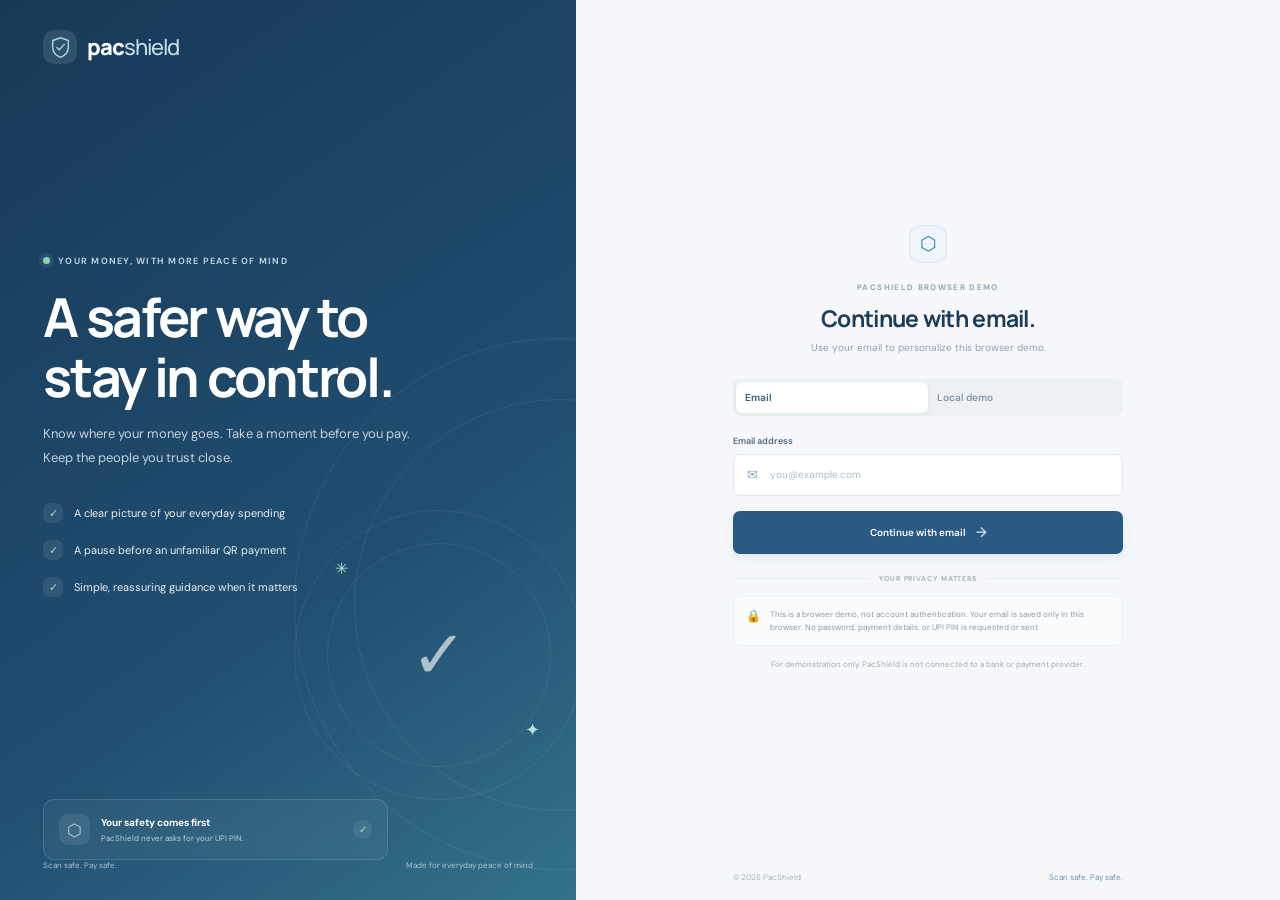
==== commit 98c4674f: "Restore email-based demo entry" ====
--- a/index.html
+++ b/index.html
@@ -24,12 +24,16 @@
 
     <section class="auth-main">
       <div class="auth-card">
-        <div class="auth-card-heading"><span class="auth-mini-mark">⬡</span><span class="auth-kicker">PACSHIELD BROWSER DEMO</span><h2 id="form-title">Explore PacShield.</h2><p id="form-subtitle">Open the interactive demo. Your entries stay in this browser.</p></div>
-        <div class="auth-tabs" aria-hidden="true"><span class="auth-tab active">Local demo</span><span class="auth-tab">No account needed</span></div>
-        <div class="auth-feedback" id="auth-feedback" role="status" aria-live="polite"></div>
-        <button class="auth-submit" id="demo-submit" type="button"><span>Continue to demo</span><span>→</span></button>
+        <div class="auth-card-heading"><span class="auth-mini-mark">⬡</span><span class="auth-kicker">PACSHIELD BROWSER DEMO</span><h2 id="form-title">Continue with email.</h2><p id="form-subtitle">Use your email to personalize this browser demo.</p></div>
+        <div class="auth-tabs" aria-hidden="true"><span class="auth-tab active">Email</span><span class="auth-tab">Local demo</span></div>
+        <form id="email-login-form" novalidate>
+          <label class="field-label" for="login-email">Email address</label>
+          <div class="field-wrap"><span class="field-icon" aria-hidden="true">✉</span><input id="login-email" name="email" type="email" autocomplete="email" inputmode="email" placeholder="you@example.com" maxlength="254" required aria-describedby="auth-feedback"></div>
+          <div class="auth-feedback" id="auth-feedback" role="status" aria-live="polite"></div>
+          <button class="auth-submit" id="demo-submit" type="submit"><span>Continue with email</span><span>→</span></button>
+        </form>
         <div class="auth-divider"><span></span><small>YOUR PRIVACY MATTERS</small><span></span></div>
-        <div class="privacy-note"><span>🔒</span><p>This preview does not create or verify accounts. It does not ask for passwords, payment details, or a UPI PIN. Demo data stays on this device.</p></div>
+        <div class="privacy-note"><span>🔒</span><p>This is a browser demo, not account authentication. Your email is saved only in this browser. No password, payment details, or UPI PIN is requested or sent.</p></div>
         <p class="demo-note">For demonstration only. PacShield is not connected to a bank or payment provider.</p>
       </div>
       <footer class="auth-footer"><span>© 2026 PacShield</span><a href="index.html">Scan safe. Pay safe.</a></footer>
